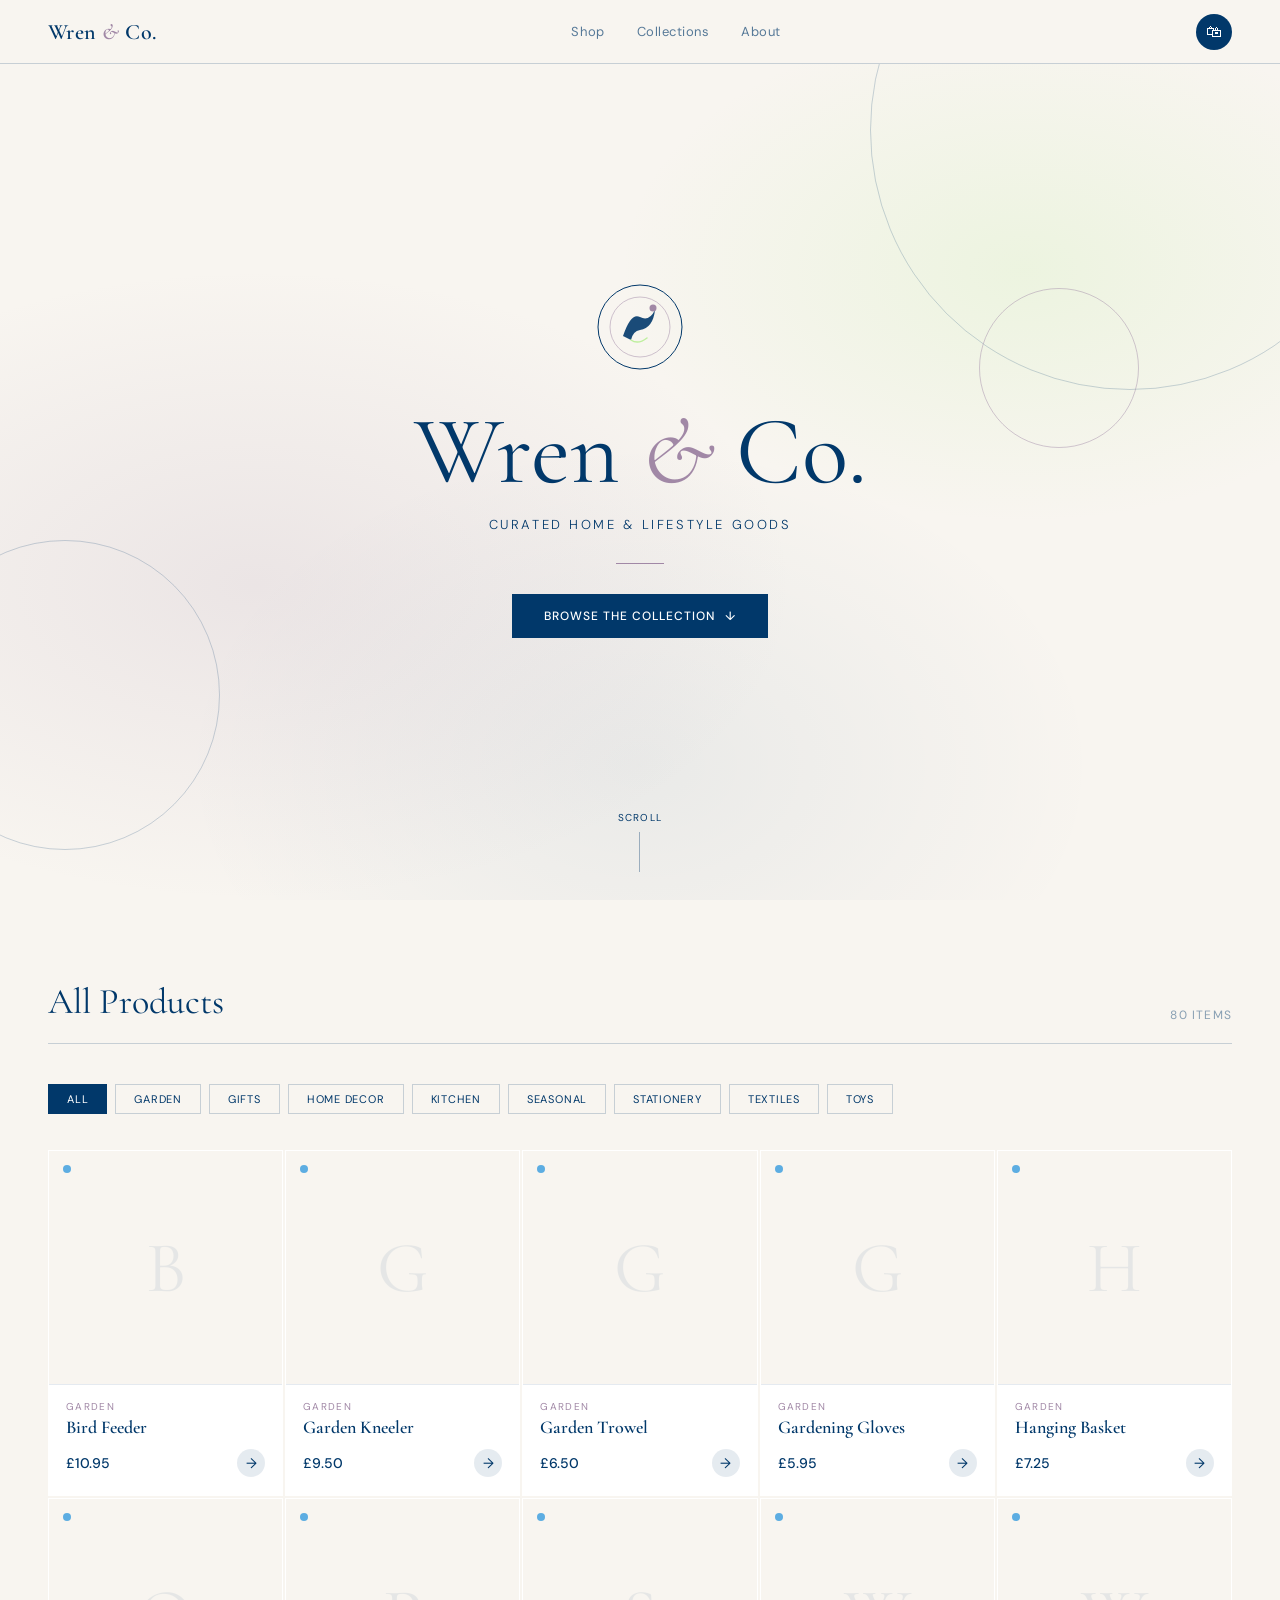
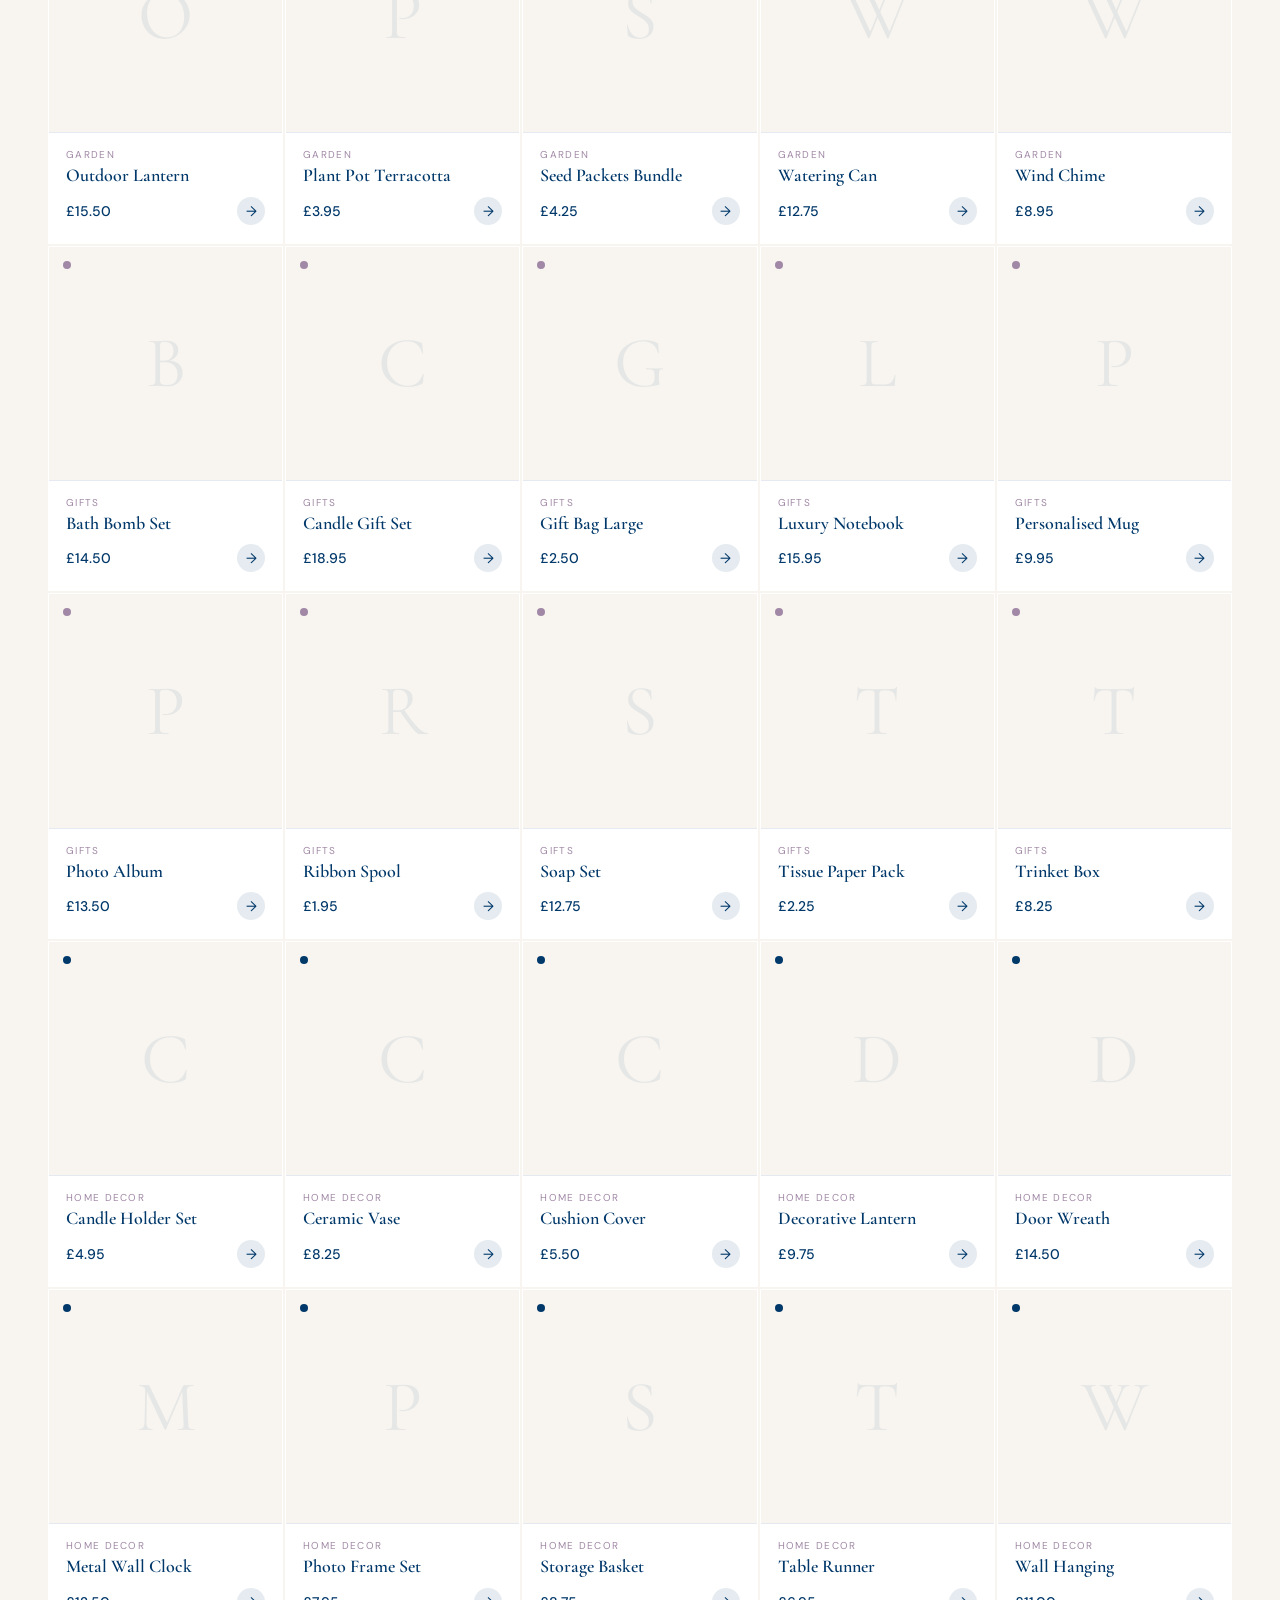
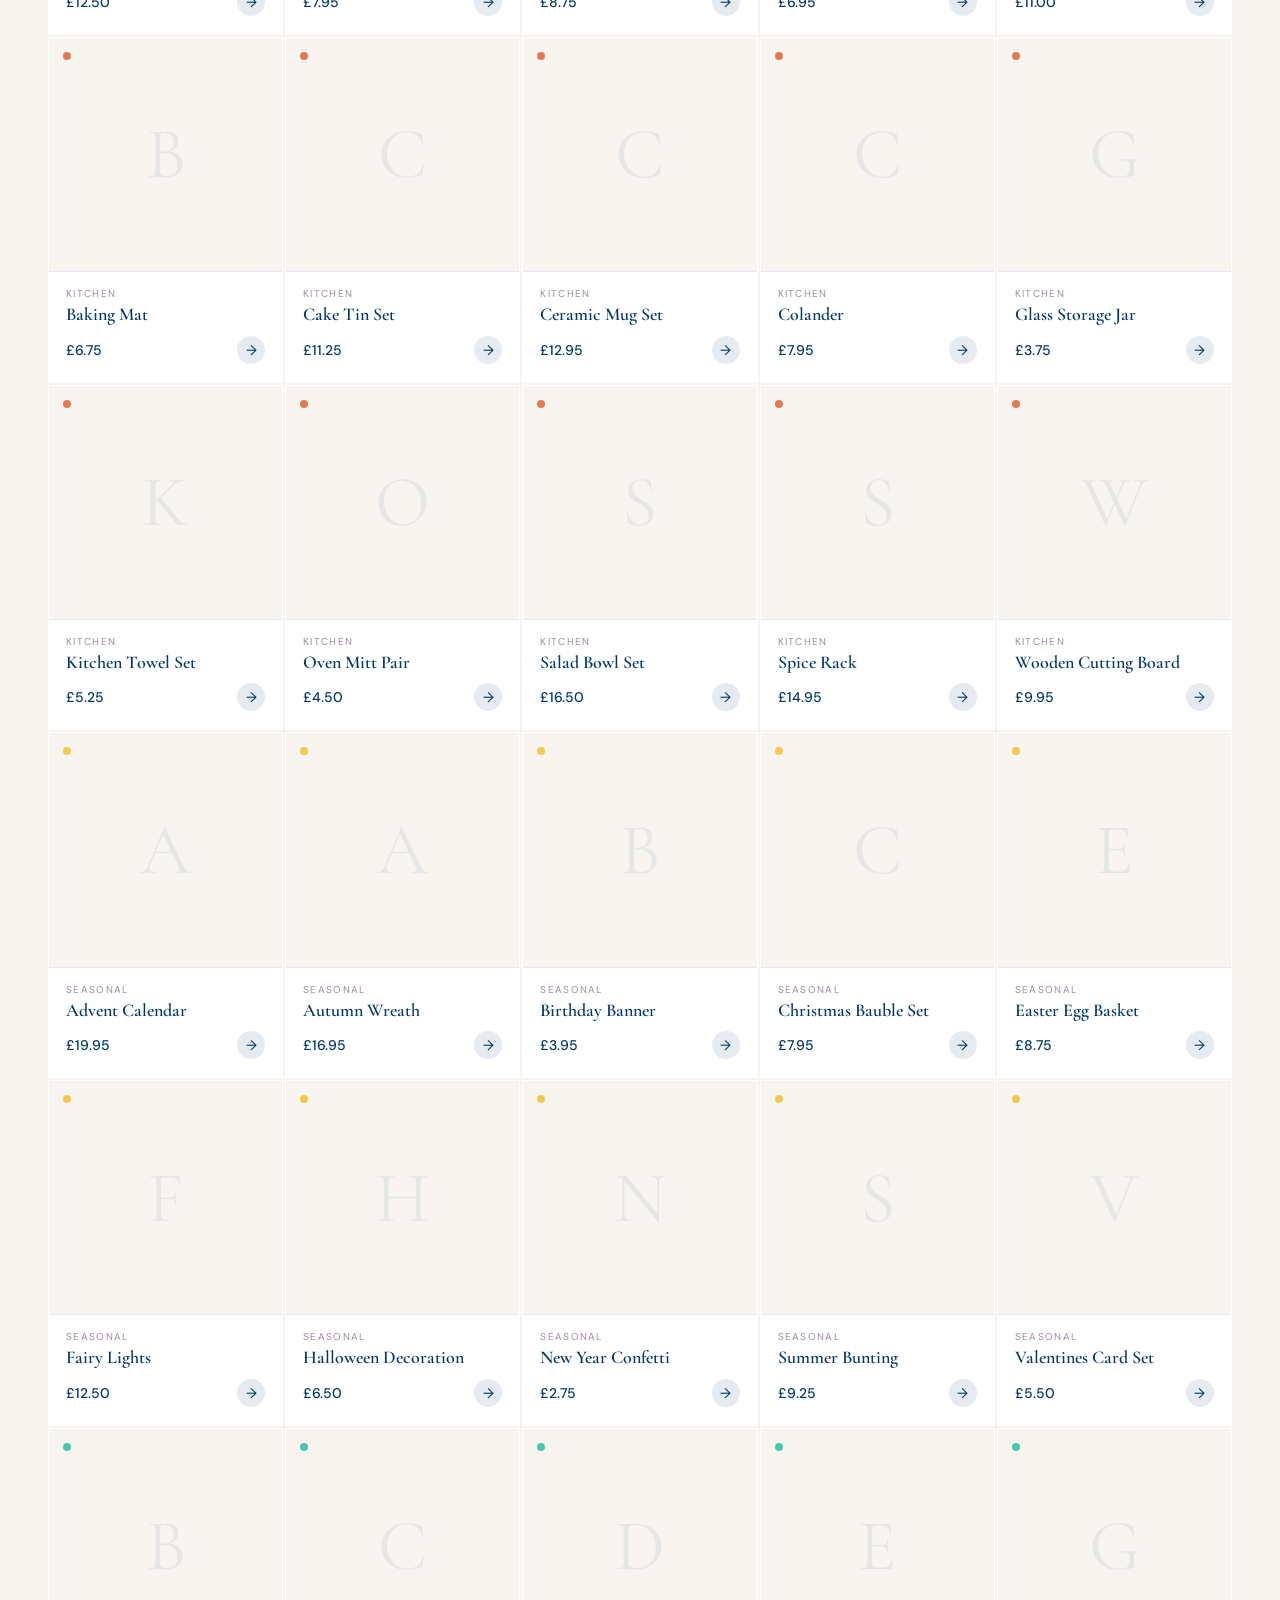
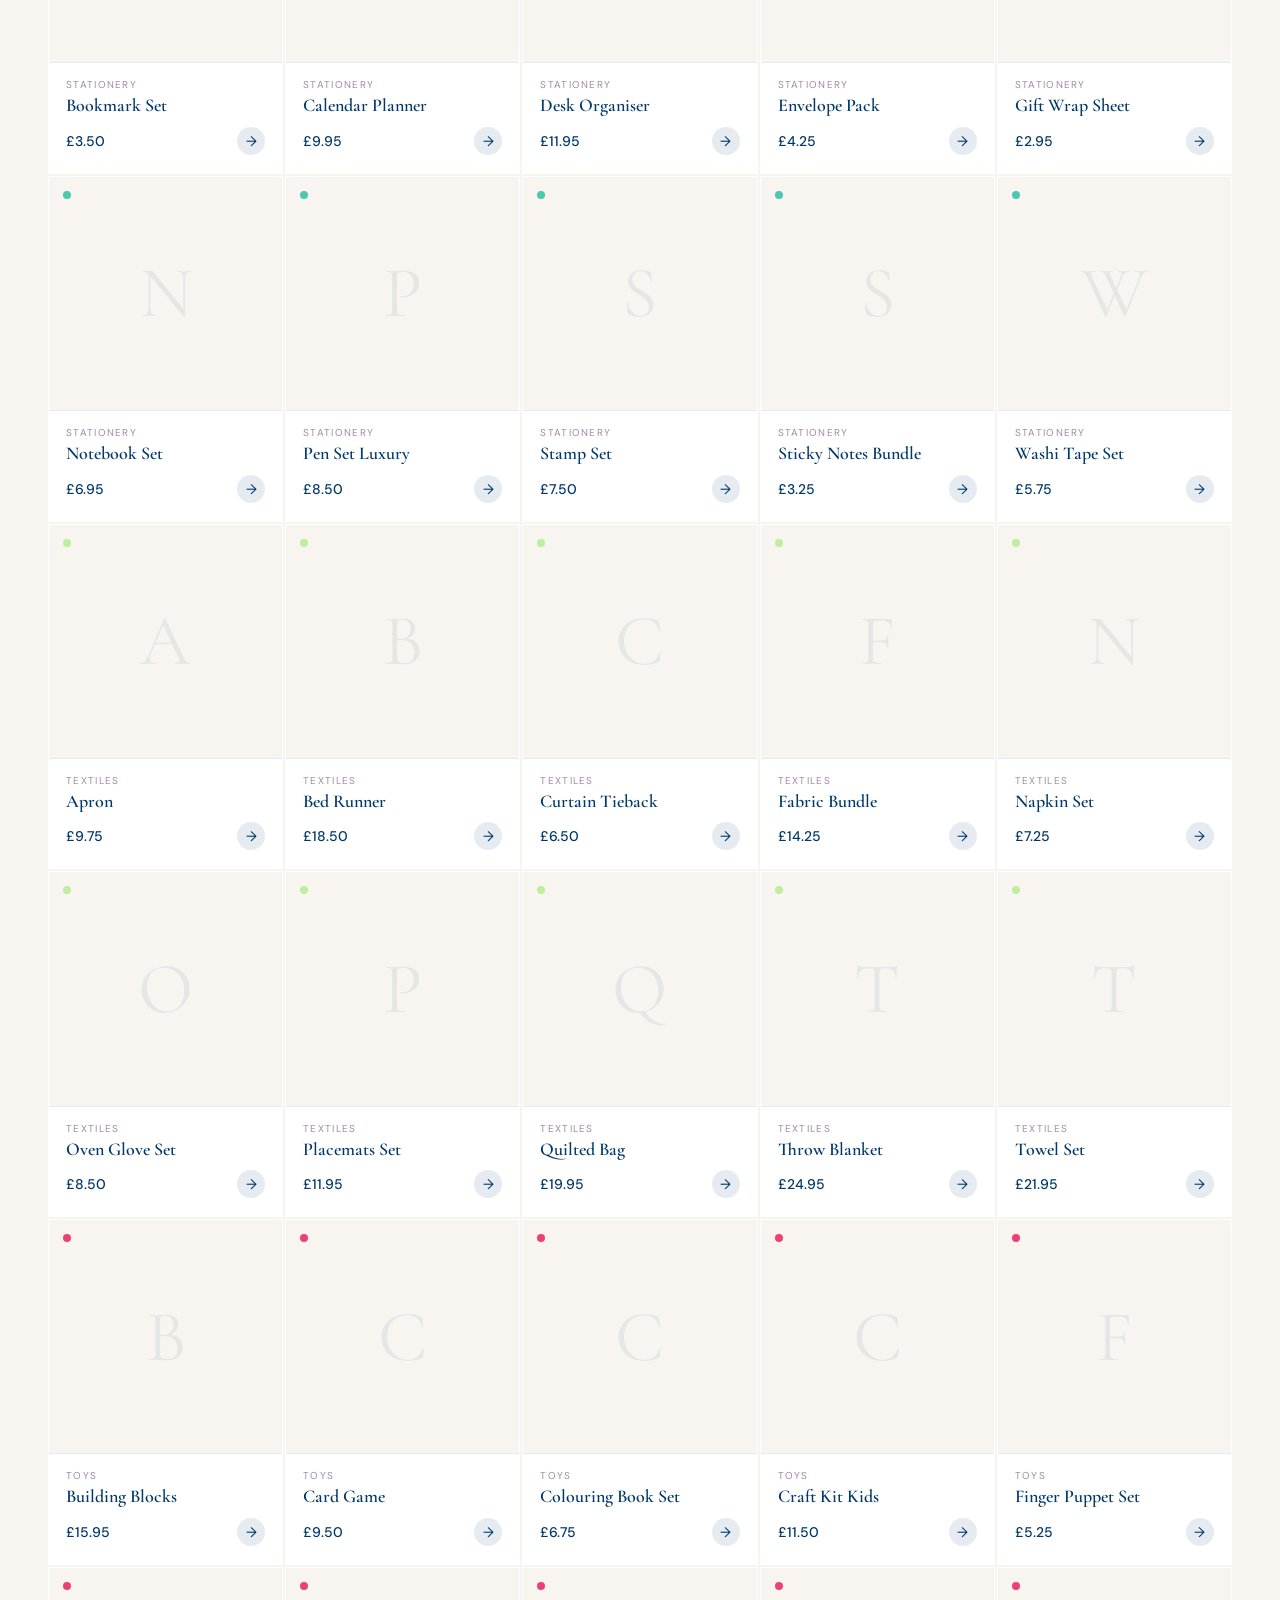
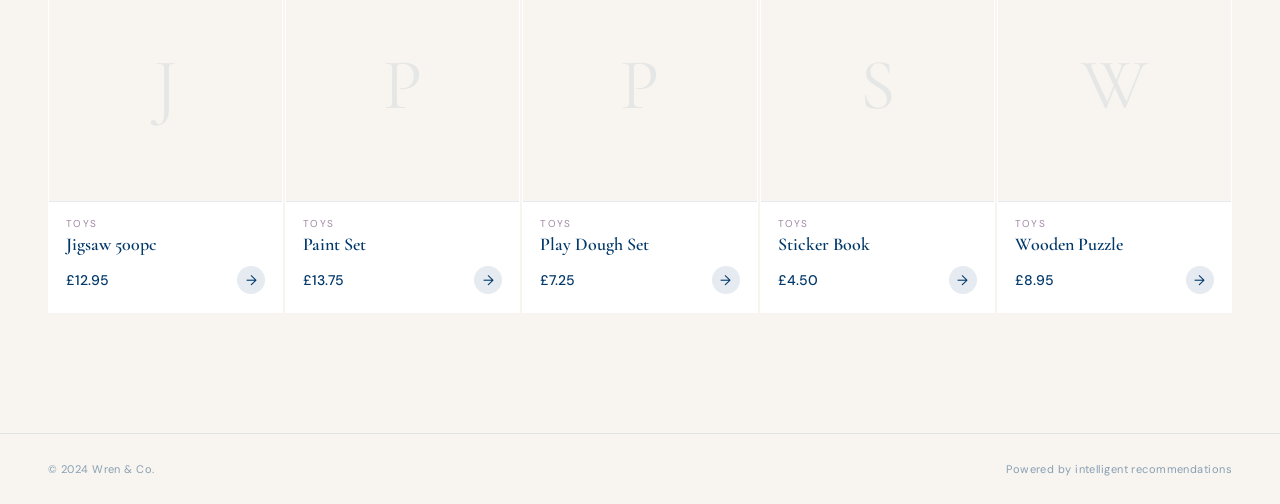
==== index.html @ ef731a89 "Adding files" ====
<!DOCTYPE html>
<html lang="en">
<head>
<meta charset="UTF-8">
<meta name="viewport" content="width=device-width, initial-scale=1.0">
<title>Wren & Co. — Curated Home Goods</title>
<link rel="preconnect" href="https://fonts.googleapis.com">
<link href="https://fonts.googleapis.com/css2?family=Cormorant+Garamond:ital,wght@0,400;0,600;1,400&family=DM+Sans:wght@300;400;500&display=swap" rel="stylesheet">
<style>
  *, *::before, *::after { box-sizing: border-box; margin: 0; padding: 0; }

  :root {
    --navy:   #01386A;
    --mauve:  #A188A6;
    --sage:   #BEEF9E;
    --navy10: #01386A1A;
    --navy20: #01386A33;
    --cream:  #F8F5F0;
    --white:  #FFFFFF;
  }

  html { scroll-behavior: smooth; }

  body {
    font-family: 'DM Sans', sans-serif;
    background: var(--cream);
    color: var(--navy);
    min-height: 100vh;
    overflow-x: hidden;
  }

  /* NAV */
  nav {
    position: fixed; top: 0; left: 0; right: 0; z-index: 100;
    display: flex; align-items: center; justify-content: space-between;
    padding: 0 48px; height: 64px;
    background: var(--cream);
    border-bottom: 1px solid var(--navy20);
  }
  .nav-brand {
    font-family: 'Cormorant Garamond', serif;
    font-size: 22px; font-weight: 600;
    color: var(--navy); text-decoration: none; letter-spacing: .02em;
  }
  .nav-links { display: flex; gap: 32px; align-items: center; }
  .nav-links a {
    font-size: 13px; color: var(--navy); text-decoration: none;
    letter-spacing: .04em; opacity: .65; transition: opacity .2s;
  }
  .nav-links a:hover { opacity: 1; }
  .nav-cart {
    width: 36px; height: 36px; border-radius: 50%;
    background: var(--navy); color: var(--white);
    display: flex; align-items: center; justify-content: center;
    font-size: 16px; cursor: pointer; border: none;
    transition: background .2s;
  }
  .nav-cart:hover { background: var(--mauve); }

  /* HERO */
  .hero {
    min-height: 100vh;
    display: flex; flex-direction: column;
    align-items: center; justify-content: center;
    position: relative; padding: 80px 24px 60px;
    overflow: hidden;
  }
  .hero::before {
    content: '';
    position: absolute; inset: 0; pointer-events: none;
    background:
      radial-gradient(ellipse 60% 50% at 20% 65%, rgba(161,136,166,.15) 0%, transparent 70%),
      radial-gradient(ellipse 45% 40% at 80% 30%, rgba(190,239,158,.2) 0%, transparent 70%),
      radial-gradient(ellipse 55% 55% at 50% 85%, rgba(1,56,106,.06) 0%, transparent 65%);
  }
  .ring {
    position: absolute; border-radius: 50%;
    border: 1px solid var(--navy20); pointer-events: none;
    animation: drift 18s ease-in-out infinite alternate;
  }
  .ring-1 { width: 520px; height: 520px; top: -130px; right: -110px; }
  .ring-2 { width: 310px; height: 310px; bottom: 50px; left: -90px; animation-delay: -7s; }
  .ring-3 { width: 160px; height: 160px; top: 32%; right: 11%; border-color: var(--mauve); opacity: .45; animation-delay: -13s; }
  @keyframes drift {
    from { transform: translate(0,0) scale(1); }
    to   { transform: translate(8px,-12px) scale(1.02); }
  }

  .logo-wrap { margin-bottom: 28px; animation: fadeUp .85s ease both; }
  .logo-wrap svg { width: 88px; height: 88px; }

  .hero-title {
    font-family: 'Cormorant Garamond', serif;
    font-size: clamp(54px, 8vw, 96px);
    font-weight: 400; line-height: 1;
    color: var(--navy); text-align: center;
    animation: fadeUp .85s .1s ease both;
  }
  .hero-title em { font-style: italic; color: var(--mauve); }

  .hero-sub {
    margin-top: 16px; font-size: 13px; font-weight: 300;
    letter-spacing: .2em; text-transform: uppercase;
    color: var(--navy); opacity: .55; text-align: center;
    animation: fadeUp .85s .2s ease both;
  }
  .hero-divider {
    width: 48px; height: 1px; background: var(--mauve);
    margin: 30px auto;
    animation: fadeUp .85s .3s ease both;
  }
  .hero-cta {
    display: inline-flex; align-items: center; gap: 10px;
    padding: 14px 32px;
    background: var(--navy); color: var(--white);
    font-family: 'DM Sans', sans-serif; font-size: 12px;
    font-weight: 500; letter-spacing: .08em; text-transform: uppercase;
    text-decoration: none; border: none; cursor: pointer;
    transition: background .22s, transform .15s;
    animation: fadeUp .85s .4s ease both;
  }
  .hero-cta:hover { background: var(--mauve); transform: translateY(-1px); }
  .hero-cta:hover .cta-arrow { transform: translateY(3px); }
  .cta-arrow { transition: transform .2s; display: inline-block; }

  .scroll-hint {
    position: absolute; bottom: 28px;
    display: flex; flex-direction: column; align-items: center; gap: 8px;
    font-size: 10px; letter-spacing: .12em; text-transform: uppercase;
    color: var(--navy); opacity: .35;
    animation: fadeUp 1s .65s ease both;
  }
  .scroll-line {
    width: 1px; height: 40px; background: var(--navy); opacity: .35;
    animation: shrink 2s ease infinite;
  }
  @keyframes shrink {
    0%,100%{ height:40px; opacity:.35; }
    50%{ height:18px; opacity:.6; }
  }
  @keyframes fadeUp {
    from { opacity:0; transform: translateY(18px); }
    to   { opacity:1; transform: translateY(0); }
  }

  /* CATALOGUE */
  .catalogue { padding: 80px 48px 120px; max-width: 1280px; margin: 0 auto; }

  .catalogue-header {
    display: flex; align-items: flex-end; justify-content: space-between;
    margin-bottom: 40px; padding-bottom: 20px;
    border-bottom: 1px solid var(--navy20);
  }
  .catalogue-title {
    font-family: 'Cormorant Garamond', serif;
    font-size: 36px; font-weight: 400;
  }
  .catalogue-count { font-size: 12px; letter-spacing: .1em; text-transform: uppercase; opacity: .45; }

  .filters { display: flex; gap: 8px; flex-wrap: wrap; margin-bottom: 36px; }
  .filter-btn {
    padding: 7px 18px;
    border: 1px solid var(--navy20);
    background: transparent; color: var(--navy);
    font-family: 'DM Sans', sans-serif; font-size: 11px;
    letter-spacing: .07em; text-transform: uppercase;
    cursor: pointer; transition: all .18s;
  }
  .filter-btn:hover { background: var(--navy10); }
  .filter-btn.active { background: var(--navy); color: var(--white); border-color: var(--navy); }

  /* grid */
  .grid {
    display: grid;
    grid-template-columns: repeat(auto-fill, minmax(215px, 1fr));
    gap: 2px;
  }

  .product-card {
    background: var(--white); cursor: pointer; position: relative;
    overflow: hidden; border: 1px solid transparent;
    transition: transform .22s ease, border-color .22s;
  }
  .product-card:hover { transform: translateY(-4px); border-color: var(--navy20); }

  .product-img {
    width: 100%; aspect-ratio: 1;
    background: var(--cream);
    display: flex; align-items: center; justify-content: center;
    position: relative; overflow: hidden;
    transition: background .22s;
  }
  .product-card:hover .product-img { background: #F0EBF3; }

  .product-initial {
    font-family: 'Cormorant Garamond', serif;
    font-size: 72px; font-weight: 400;
    color: var(--navy); opacity: .07;
    transition: opacity .22s, transform .22s;
    user-select: none;
  }
  .product-card:hover .product-initial { opacity: .13; transform: scale(1.06); }

  .cat-dot {
    position: absolute; top: 14px; left: 14px;
    width: 8px; height: 8px; border-radius: 50%;
  }

  .product-body {
    padding: 15px 17px 18px;
    border-top: 1px solid var(--navy10);
  }
  .product-cat {
    font-size: 10px; letter-spacing: .13em; text-transform: uppercase;
    color: var(--mauve); margin-bottom: 4px;
  }
  .product-name {
    font-family: 'Cormorant Garamond', serif;
    font-size: 18px; font-weight: 600; line-height: 1.2;
    color: var(--navy); margin-bottom: 10px;
  }
  .product-foot { display: flex; align-items: center; justify-content: space-between; }
  .product-price { font-size: 14px; font-weight: 500; }
  .product-btn {
    width: 28px; height: 28px; border-radius: 50%;
    background: var(--navy10); color: var(--navy);
    display: flex; align-items: center; justify-content: center;
    font-size: 14px; transition: background .18s, color .18s, transform .18s;
  }
  .product-card:hover .product-btn {
    background: var(--navy); color: var(--white); transform: rotate(-45deg);
  }

  .empty {
    grid-column: 1/-1; text-align: center; padding: 80px 24px;
    font-family: 'Cormorant Garamond', serif; font-size: 24px; opacity: .35;
  }

  /* FOOTER */
  footer {
    border-top: 1px solid var(--navy20);
    padding: 28px 48px;
    display: flex; align-items: center; justify-content: space-between;
    font-size: 11px; opacity: .45; letter-spacing: .04em;
  }
</style>
</head>
<body>

<nav>
  <a class="nav-brand" href="#">Wren <em style="font-style:italic;color:#A188A6">&</em> Co.</a>
  <div class="nav-links">
    <a href="#catalogue">Shop</a>
    <a href="#">Collections</a>
    <a href="#">About</a>
  </div>
  <button class="nav-cart" title="Cart">🛍</button>
</nav>

<section class="hero">
  <div class="ring ring-1"></div>
  <div class="ring ring-2"></div>
  <div class="ring ring-3"></div>

  <div class="logo-wrap">
    <svg viewBox="0 0 88 88" fill="none" xmlns="http://www.w3.org/2000/svg">
      <circle cx="44" cy="44" r="42" stroke="#01386A" stroke-width="1"/>
      <circle cx="44" cy="44" r="30" stroke="#A188A6" stroke-width=".5"/>
      <path d="M27 53 Q35 29 44 34 Q53 39 59 27 Q57 45 44 47 Q37 48 35 57 Z"
            fill="#01386A" opacity=".9"/>
      <circle cx="57" cy="25" r="3.5" fill="#A188A6"/>
      <path d="M35 57 Q42 62 51 55" stroke="#BEEF9E" stroke-width="1.5"
            stroke-linecap="round" fill="none"/>
    </svg>
  </div>

  <h1 class="hero-title">Wren <em>&</em> Co.</h1>
  <p class="hero-sub">Curated home &amp; lifestyle goods</p>
  <div class="hero-divider"></div>

  <a class="hero-cta" href="#catalogue">
    Browse the collection
    <span class="cta-arrow">↓</span>
  </a>

  <div class="scroll-hint">
    Scroll
    <div class="scroll-line"></div>
  </div>
</section>

<section class="catalogue" id="catalogue">
  <div class="catalogue-header">
    <h2 class="catalogue-title">All Products</h2>
    <span class="catalogue-count" id="count-label">80 items</span>
  </div>
  <div class="filters" id="filters"></div>
  <div class="grid" id="grid"></div>
</section>

<footer>
  <span>© 2024 Wren &amp; Co.</span>
  <span>Powered by intelligent recommendations</span>
</footer>

<script>
const CAT_COLORS = {
  'Garden':     '#5DADE2',
  'Gifts':      '#A188A6',
  'Home Decor': '#01386A',
  'Kitchen':    '#E07B54',
  'Seasonal':   '#F2C94C',
  'Stationery': '#48C9B0',
  'Textiles':   '#BEEF9E',
  'Toys':       '#EC407A',
};

const PRODUCTS = [{"sku":"21433","name":"BIRD FEEDER","category":"Garden","price":10.95},{"sku":"21332","name":"GARDEN KNEELER","category":"Garden","price":9.5},{"sku":"21026","name":"GARDEN TROWEL","category":"Garden","price":6.5},{"sku":"21585","name":"GARDENING GLOVES","category":"Garden","price":5.95},{"sku":"21395","name":"HANGING BASKET","category":"Garden","price":7.25},{"sku":"21500","name":"OUTDOOR LANTERN","category":"Garden","price":15.5},{"sku":"20945","name":"PLANT POT TERRACOTTA","category":"Garden","price":3.95},{"sku":"21061","name":"SEED PACKETS BUNDLE","category":"Garden","price":4.25},{"sku":"21154","name":"WATERING CAN","category":"Garden","price":12.75},{"sku":"21253","name":"WIND CHIME","category":"Garden","price":8.95},{"sku":"22229","name":"BATH BOMB SET","category":"Gifts","price":14.5},{"sku":"22174","name":"CANDLE GIFT SET","category":"Gifts","price":18.95},{"sku":"22073","name":"GIFT BAG LARGE","category":"Gifts","price":2.5},{"sku":"22370","name":"LUXURY NOTEBOOK","category":"Gifts","price":15.95},{"sku":"22413","name":"PERSONALISED MUG","category":"Gifts","price":9.95},{"sku":"22428","name":"PHOTO ALBUM","category":"Gifts","price":13.5},{"sku":"22094","name":"RIBBON SPOOL","category":"Gifts","price":1.95},{"sku":"22283","name":"SOAP SET","category":"Gifts","price":12.75},{"sku":"22152","name":"TISSUE PAPER PACK","category":"Gifts","price":2.25},{"sku":"22496","name":"TRINKET BOX","category":"Gifts","price":8.25},{"sku":"20091","name":"CANDLE HOLDER SET","category":"Home Decor","price":4.95},{"sku":"20173","name":"CERAMIC VASE","category":"Home Decor","price":8.25},{"sku":"20252","name":"CUSHION COVER","category":"Home Decor","price":5.5},{"sku":"20214","name":"DECORATIVE LANTERN","category":"Home Decor","price":9.75},{"sku":"20398","name":"DOOR WREATH","category":"Home Decor","price":14.5},{"sku":"20115","name":"METAL WALL CLOCK","category":"Home Decor","price":12.5},{"sku":"20128","name":"PHOTO FRAME SET","category":"Home Decor","price":7.95},{"sku":"20477","name":"STORAGE BASKET","category":"Home Decor","price":8.75},{"sku":"20279","name":"TABLE RUNNER","category":"Home Decor","price":6.95},{"sku":"20302","name":"WALL HANGING","category":"Home Decor","price":11.0},{"sku":"20932","name":"BAKING MAT","category":"Kitchen","price":6.75},{"sku":"20845","name":"CAKE TIN SET","category":"Kitchen","price":11.25},{"sku":"20647","name":"CERAMIC MUG SET","category":"Kitchen","price":12.95},{"sku":"20771","name":"COLANDER","category":"Kitchen","price":7.95},{"sku":"20498","name":"GLASS STORAGE JAR","category":"Kitchen","price":3.75},{"sku":"20661","name":"KITCHEN TOWEL SET","category":"Kitchen","price":5.25},{"sku":"20695","name":"OVEN MITT PAIR","category":"Kitchen","price":4.5},{"sku":"20732","name":"SALAD BOWL SET","category":"Kitchen","price":16.5},{"sku":"20674","name":"SPICE RACK","category":"Kitchen","price":14.95},{"sku":"20583","name":"WOODEN CUTTING BOARD","category":"Kitchen","price":9.95},{"sku":"22599","name":"ADVENT CALENDAR","category":"Seasonal","price":19.95},{"sku":"23122","name":"AUTUMN WREATH","category":"Seasonal","price":16.95},{"sku":"22804","name":"BIRTHDAY BANNER","category":"Seasonal","price":3.95},{"sku":"22574","name":"CHRISTMAS BAUBLE SET","category":"Seasonal","price":7.95},{"sku":"22677","name":"EASTER EGG BASKET","category":"Seasonal","price":8.75},{"sku":"22657","name":"FAIRY LIGHTS","category":"Seasonal","price":12.5},{"sku":"22757","name":"HALLOWEEN DECORATION","category":"Seasonal","price":6.5},{"sku":"22894","name":"NEW YEAR CONFETTI","category":"Seasonal","price":2.75},{"sku":"23039","name":"SUMMER BUNTING","category":"Seasonal","price":9.25},{"sku":"22983","name":"VALENTINES CARD SET","category":"Seasonal","price":5.5},{"sku":"22050","name":"BOOKMARK SET","category":"Stationery","price":3.5},{"sku":"21886","name":"CALENDAR PLANNER","category":"Stationery","price":9.95},{"sku":"21670","name":"DESK ORGANISER","category":"Stationery","price":11.95},{"sku":"21960","name":"ENVELOPE PACK","category":"Stationery","price":4.25},{"sku":"21997","name":"GIFT WRAP SHEET","category":"Stationery","price":2.95},{"sku":"21630","name":"NOTEBOOK SET","category":"Stationery","price":6.95},{"sku":"21640","name":"PEN SET LUXURY","category":"Stationery","price":8.5},{"sku":"21931","name":"STAMP SET","category":"Stationery","price":7.5},{"sku":"21769","name":"STICKY NOTES BUNDLE","category":"Stationery","price":3.25},{"sku":"21833","name":"WASHI TAPE SET","category":"Stationery","price":5.75},{"sku":"23768","name":"APRON","category":"Textiles","price":9.75},{"sku":"23621","name":"BED RUNNER","category":"Textiles","price":18.5},{"sku":"23946","name":"CURTAIN TIEBACK","category":"Textiles","price":6.5},{"sku":"24041","name":"FABRIC BUNDLE","category":"Textiles","price":14.25},{"sku":"23855","name":"NAPKIN SET","category":"Textiles","price":7.25},{"sku":"23798","name":"OVEN GLOVE SET","category":"Textiles","price":8.5},{"sku":"23910","name":"PLACEMATS SET","category":"Textiles","price":11.95},{"sku":"24085","name":"QUILTED BAG","category":"Textiles","price":19.95},{"sku":"23553","name":"THROW BLANKET","category":"Textiles","price":24.95},{"sku":"23712","name":"TOWEL SET","category":"Textiles","price":21.95},{"sku":"23450","name":"BUILDING BLOCKS","category":"Toys","price":15.95},{"sku":"23322","name":"CARD GAME","category":"Toys","price":9.5},{"sku":"23189","name":"COLOURING BOOK SET","category":"Toys","price":6.75},{"sku":"23174","name":"CRAFT KIT KIDS","category":"Toys","price":11.5},{"sku":"23508","name":"FINGER PUPPET SET","category":"Toys","price":5.25},{"sku":"23369","name":"JIGSAW 500PC","category":"Toys","price":12.95},{"sku":"23428","name":"PAINT SET","category":"Toys","price":13.75},{"sku":"23283","name":"PLAY DOUGH SET","category":"Toys","price":7.25},{"sku":"23389","name":"STICKER BOOK","category":"Toys","price":4.5},{"sku":"23156","name":"WOODEN PUZZLE","category":"Toys","price":8.95}];

let activeFilter = 'All';

const categories = ['All', ...Object.keys(CAT_COLORS)];
const filtersEl  = document.getElementById('filters');

categories.forEach(cat => {
  const btn = document.createElement('button');
  btn.className = 'filter-btn' + (cat === 'All' ? ' active' : '');
  btn.textContent = cat;
  btn.onclick = () => {
    activeFilter = cat;
    document.querySelectorAll('.filter-btn').forEach(b => b.classList.remove('active'));
    btn.classList.add('active');
    renderGrid();
  };
  filtersEl.appendChild(btn);
});

function toTitle(str) {
  return str.toLowerCase().replace(/\b\w/g, c => c.toUpperCase());
}

function renderGrid() {
  const grid   = document.getElementById('grid');
  const label  = document.getElementById('count-label');
  const list   = activeFilter === 'All' ? PRODUCTS : PRODUCTS.filter(p => p.category === activeFilter);

  label.textContent = list.length + ' item' + (list.length !== 1 ? 's' : '');
  grid.innerHTML = '';

  if (!list.length) {
    grid.innerHTML = '<div class="empty">No products found</div>';
    return;
  }

  list.forEach(p => {
    const color = CAT_COLORS[p.category] || '#01386A';
    const card  = document.createElement('div');
    card.className = 'product-card';
    card.innerHTML = `
      <div class="product-img">
        <div class="cat-dot" style="background:${color}"></div>
        <span class="product-initial">${p.name[0]}</span>
      </div>
      <div class="product-body">
        <div class="product-cat">${p.category}</div>
        <div class="product-name">${toTitle(p.name)}</div>
        <div class="product-foot">
          <span class="product-price">£${p.price.toFixed(2)}</span>
          <span class="product-btn">→</span>
        </div>
      </div>`;
    card.onclick = () => {
      sessionStorage.setItem('selectedProduct', JSON.stringify(p));
      window.location.href = 'product.html';
    };
    grid.appendChild(card);
  });
}

renderGrid();
</script>
</body>
</html>
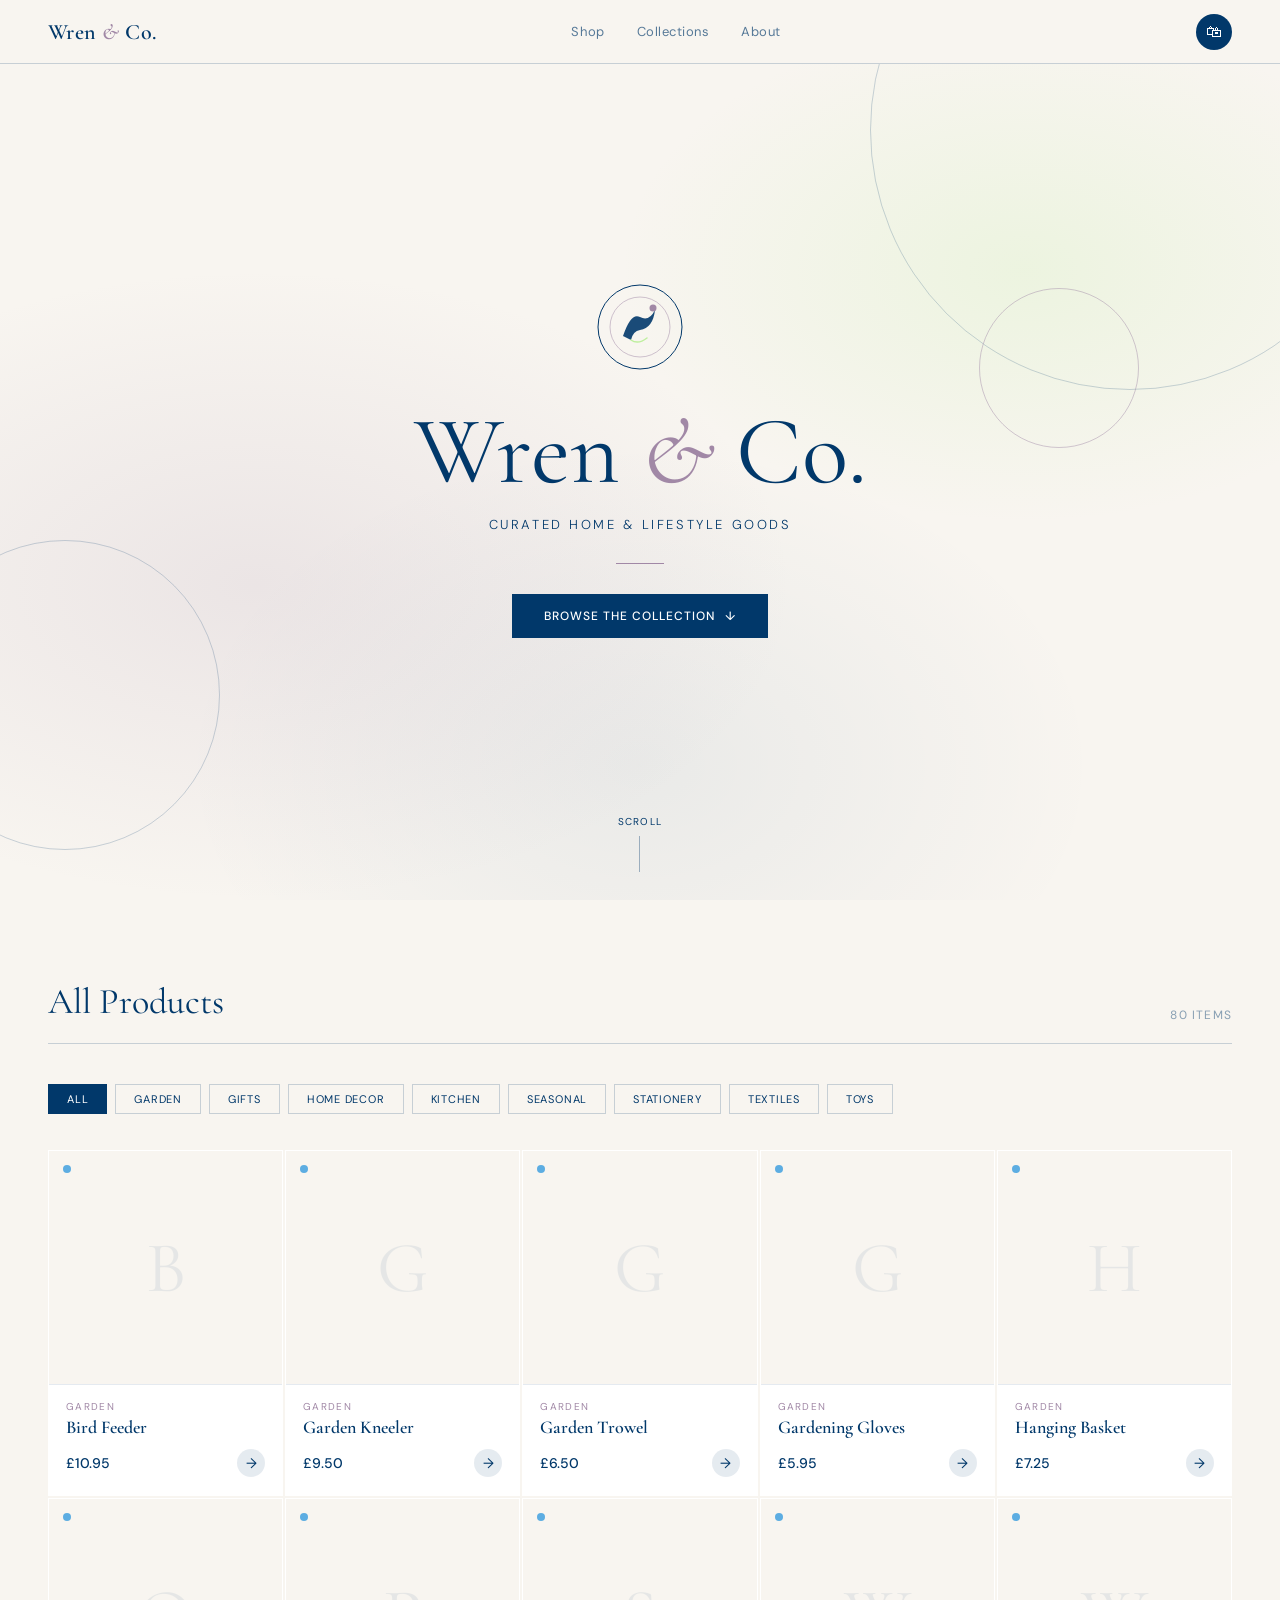
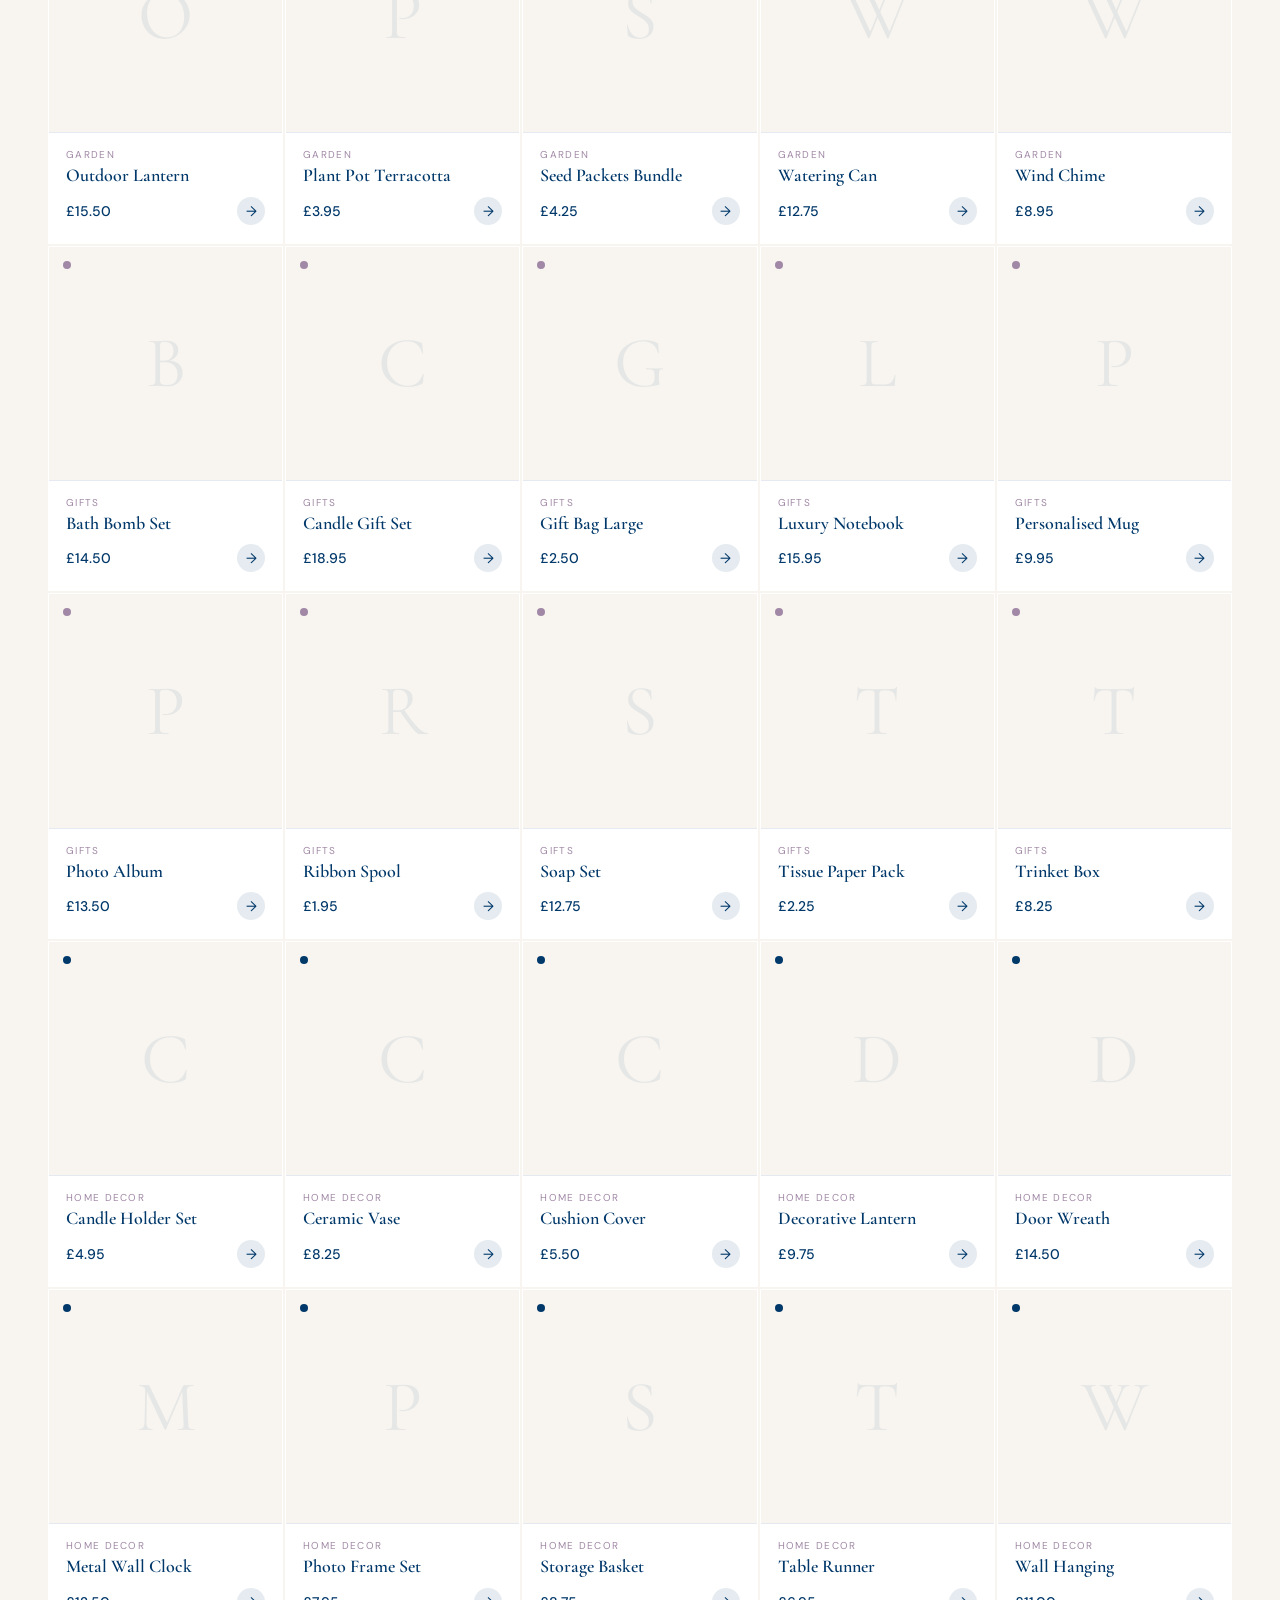
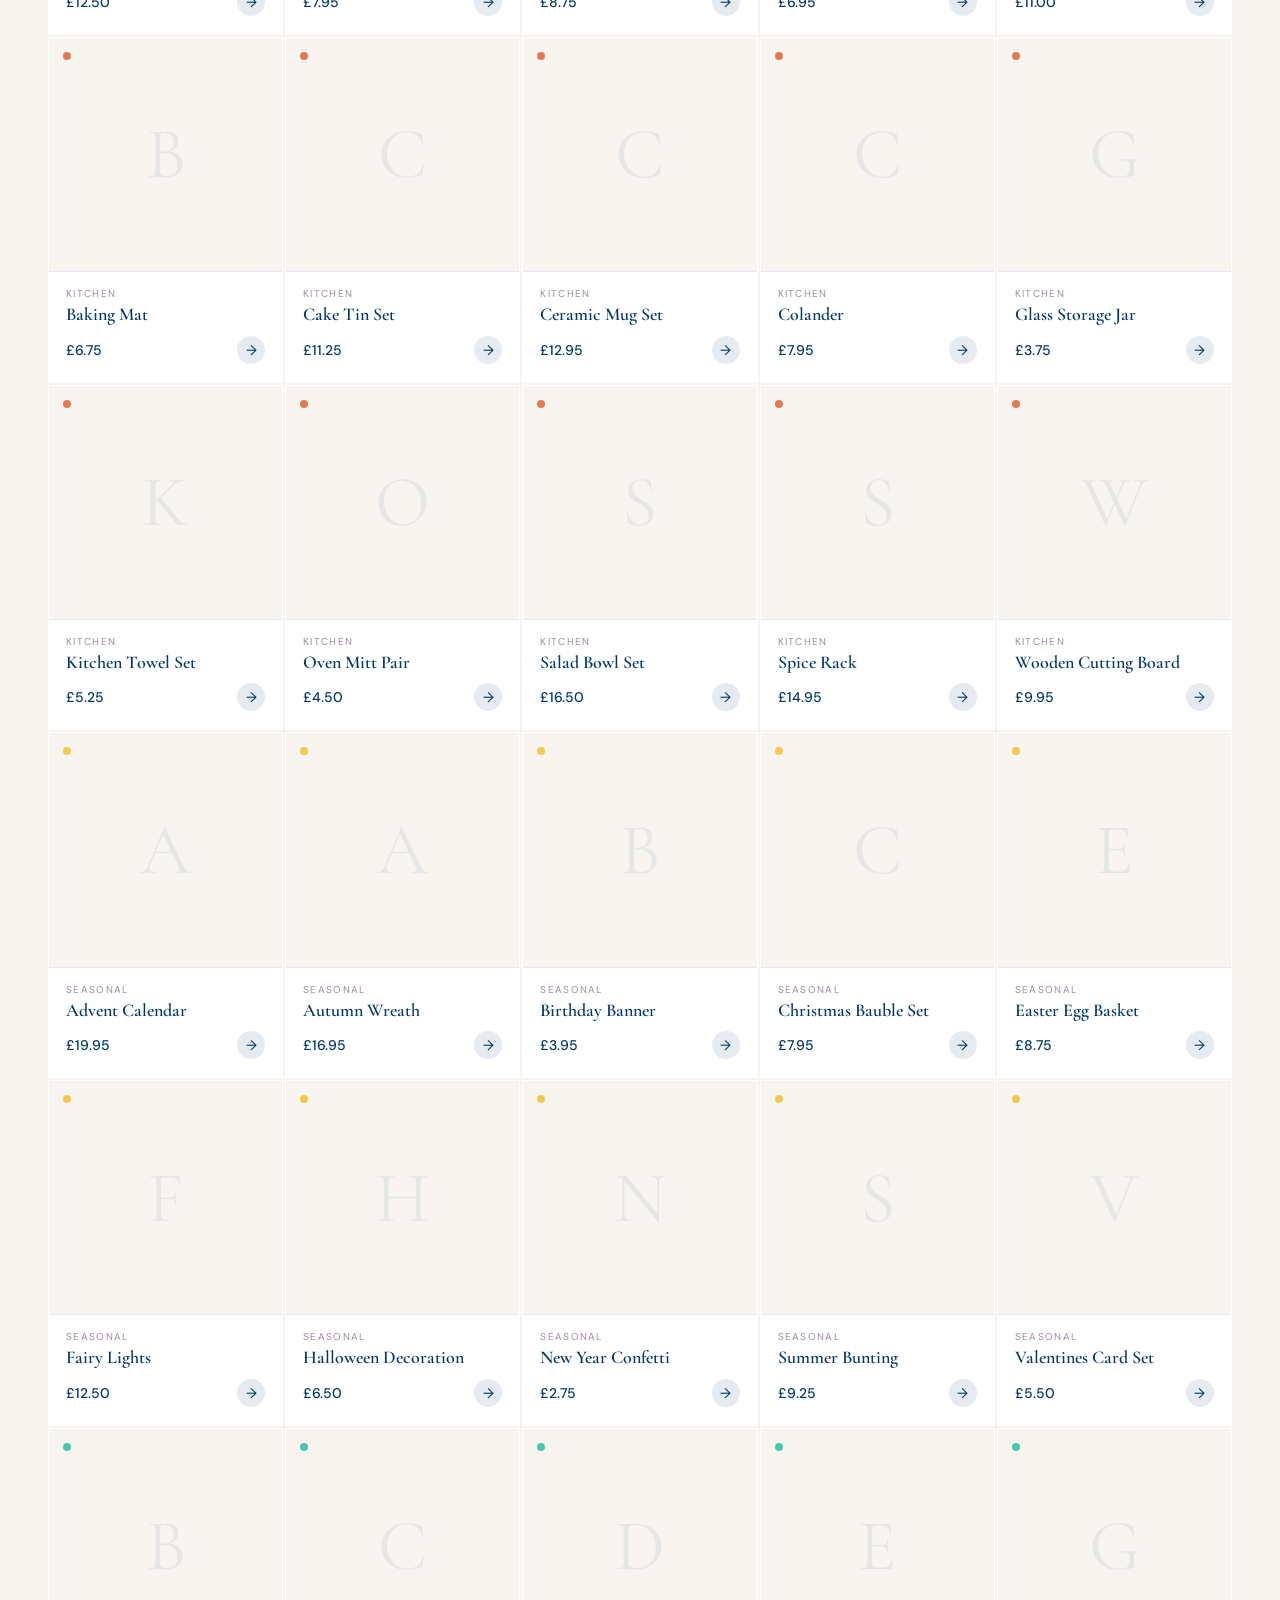
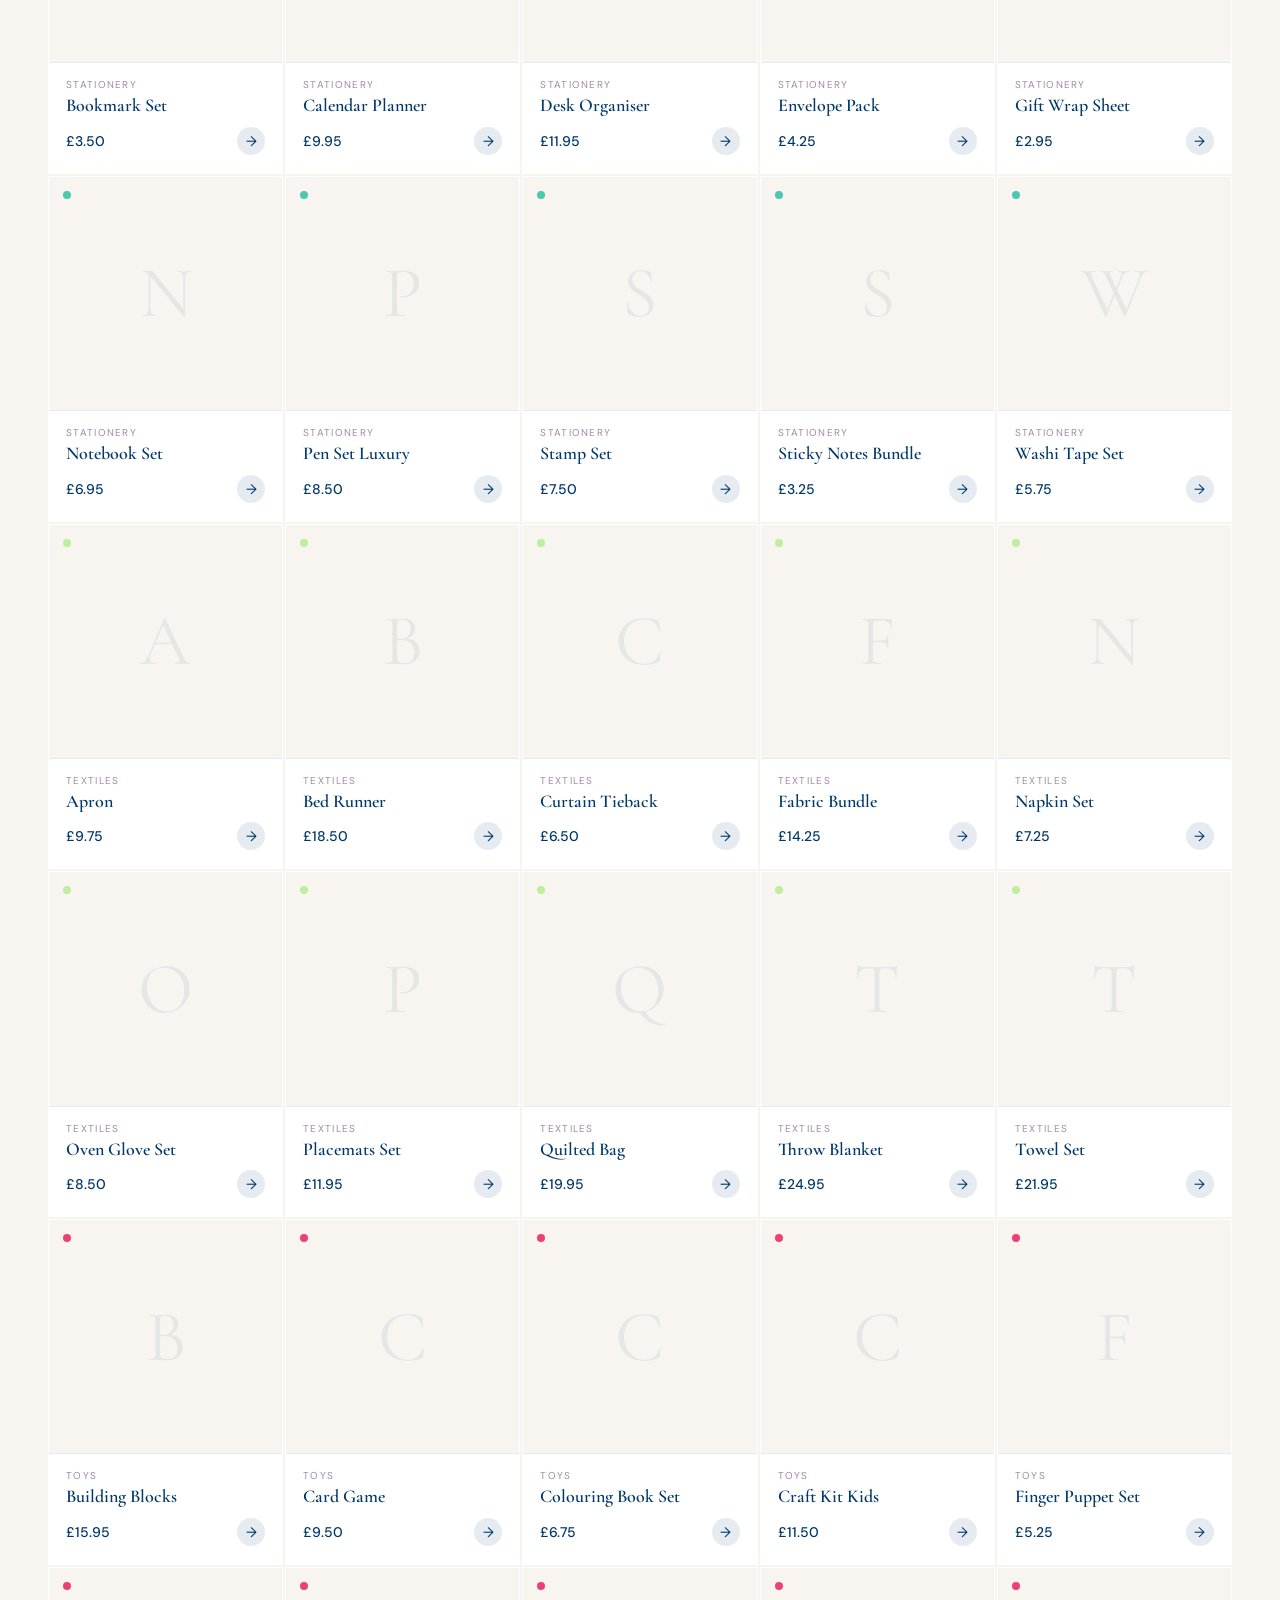
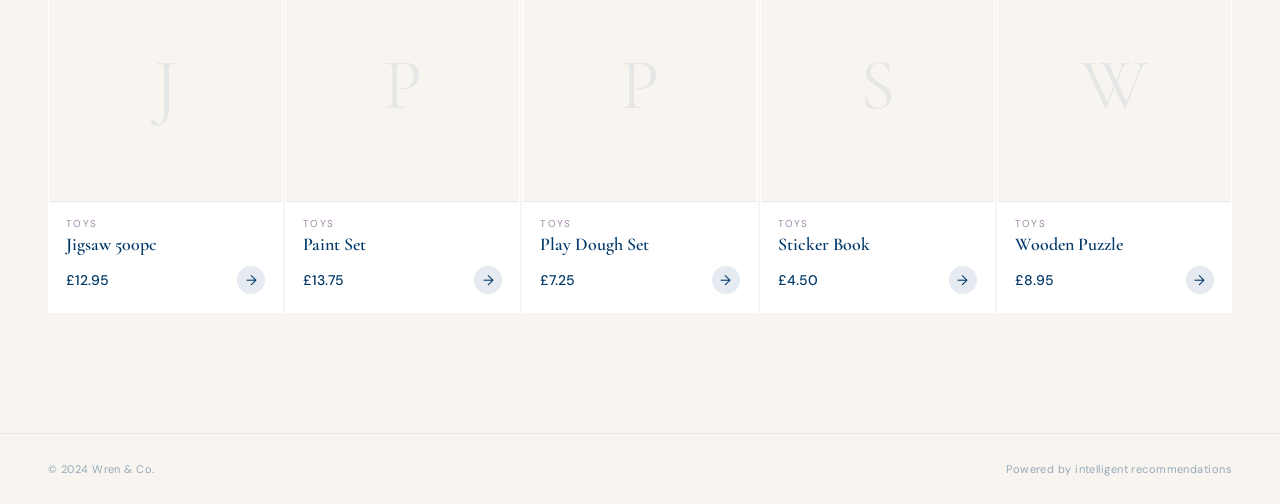
==== commit 45318dcf: "Improving project structure" ====
--- a/index.html
+++ b/index.html
@@ -6,244 +6,7 @@
 <title>Wren & Co. — Curated Home Goods</title>
 <link rel="preconnect" href="https://fonts.googleapis.com">
 <link href="https://fonts.googleapis.com/css2?family=Cormorant+Garamond:ital,wght@0,400;0,600;1,400&family=DM+Sans:wght@300;400;500&display=swap" rel="stylesheet">
-<style>
-  *, *::before, *::after { box-sizing: border-box; margin: 0; padding: 0; }
-
-  :root {
-    --navy:   #01386A;
-    --mauve:  #A188A6;
-    --sage:   #BEEF9E;
-    --navy10: #01386A1A;
-    --navy20: #01386A33;
-    --cream:  #F8F5F0;
-    --white:  #FFFFFF;
-  }
-
-  html { scroll-behavior: smooth; }
-
-  body {
-    font-family: 'DM Sans', sans-serif;
-    background: var(--cream);
-    color: var(--navy);
-    min-height: 100vh;
-    overflow-x: hidden;
-  }
-
-  /* NAV */
-  nav {
-    position: fixed; top: 0; left: 0; right: 0; z-index: 100;
-    display: flex; align-items: center; justify-content: space-between;
-    padding: 0 48px; height: 64px;
-    background: var(--cream);
-    border-bottom: 1px solid var(--navy20);
-  }
-  .nav-brand {
-    font-family: 'Cormorant Garamond', serif;
-    font-size: 22px; font-weight: 600;
-    color: var(--navy); text-decoration: none; letter-spacing: .02em;
-  }
-  .nav-links { display: flex; gap: 32px; align-items: center; }
-  .nav-links a {
-    font-size: 13px; color: var(--navy); text-decoration: none;
-    letter-spacing: .04em; opacity: .65; transition: opacity .2s;
-  }
-  .nav-links a:hover { opacity: 1; }
-  .nav-cart {
-    width: 36px; height: 36px; border-radius: 50%;
-    background: var(--navy); color: var(--white);
-    display: flex; align-items: center; justify-content: center;
-    font-size: 16px; cursor: pointer; border: none;
-    transition: background .2s;
-  }
-  .nav-cart:hover { background: var(--mauve); }
-
-  /* HERO */
-  .hero {
-    min-height: 100vh;
-    display: flex; flex-direction: column;
-    align-items: center; justify-content: center;
-    position: relative; padding: 80px 24px 60px;
-    overflow: hidden;
-  }
-  .hero::before {
-    content: '';
-    position: absolute; inset: 0; pointer-events: none;
-    background:
-      radial-gradient(ellipse 60% 50% at 20% 65%, rgba(161,136,166,.15) 0%, transparent 70%),
-      radial-gradient(ellipse 45% 40% at 80% 30%, rgba(190,239,158,.2) 0%, transparent 70%),
-      radial-gradient(ellipse 55% 55% at 50% 85%, rgba(1,56,106,.06) 0%, transparent 65%);
-  }
-  .ring {
-    position: absolute; border-radius: 50%;
-    border: 1px solid var(--navy20); pointer-events: none;
-    animation: drift 18s ease-in-out infinite alternate;
-  }
-  .ring-1 { width: 520px; height: 520px; top: -130px; right: -110px; }
-  .ring-2 { width: 310px; height: 310px; bottom: 50px; left: -90px; animation-delay: -7s; }
-  .ring-3 { width: 160px; height: 160px; top: 32%; right: 11%; border-color: var(--mauve); opacity: .45; animation-delay: -13s; }
-  @keyframes drift {
-    from { transform: translate(0,0) scale(1); }
-    to   { transform: translate(8px,-12px) scale(1.02); }
-  }
-
-  .logo-wrap { margin-bottom: 28px; animation: fadeUp .85s ease both; }
-  .logo-wrap svg { width: 88px; height: 88px; }
-
-  .hero-title {
-    font-family: 'Cormorant Garamond', serif;
-    font-size: clamp(54px, 8vw, 96px);
-    font-weight: 400; line-height: 1;
-    color: var(--navy); text-align: center;
-    animation: fadeUp .85s .1s ease both;
-  }
-  .hero-title em { font-style: italic; color: var(--mauve); }
-
-  .hero-sub {
-    margin-top: 16px; font-size: 13px; font-weight: 300;
-    letter-spacing: .2em; text-transform: uppercase;
-    color: var(--navy); opacity: .55; text-align: center;
-    animation: fadeUp .85s .2s ease both;
-  }
-  .hero-divider {
-    width: 48px; height: 1px; background: var(--mauve);
-    margin: 30px auto;
-    animation: fadeUp .85s .3s ease both;
-  }
-  .hero-cta {
-    display: inline-flex; align-items: center; gap: 10px;
-    padding: 14px 32px;
-    background: var(--navy); color: var(--white);
-    font-family: 'DM Sans', sans-serif; font-size: 12px;
-    font-weight: 500; letter-spacing: .08em; text-transform: uppercase;
-    text-decoration: none; border: none; cursor: pointer;
-    transition: background .22s, transform .15s;
-    animation: fadeUp .85s .4s ease both;
-  }
-  .hero-cta:hover { background: var(--mauve); transform: translateY(-1px); }
-  .hero-cta:hover .cta-arrow { transform: translateY(3px); }
-  .cta-arrow { transition: transform .2s; display: inline-block; }
-
-  .scroll-hint {
-    position: absolute; bottom: 28px;
-    display: flex; flex-direction: column; align-items: center; gap: 8px;
-    font-size: 10px; letter-spacing: .12em; text-transform: uppercase;
-    color: var(--navy); opacity: .35;
-    animation: fadeUp 1s .65s ease both;
-  }
-  .scroll-line {
-    width: 1px; height: 40px; background: var(--navy); opacity: .35;
-    animation: shrink 2s ease infinite;
-  }
-  @keyframes shrink {
-    0%,100%{ height:40px; opacity:.35; }
-    50%{ height:18px; opacity:.6; }
-  }
-  @keyframes fadeUp {
-    from { opacity:0; transform: translateY(18px); }
-    to   { opacity:1; transform: translateY(0); }
-  }
-
-  /* CATALOGUE */
-  .catalogue { padding: 80px 48px 120px; max-width: 1280px; margin: 0 auto; }
-
-  .catalogue-header {
-    display: flex; align-items: flex-end; justify-content: space-between;
-    margin-bottom: 40px; padding-bottom: 20px;
-    border-bottom: 1px solid var(--navy20);
-  }
-  .catalogue-title {
-    font-family: 'Cormorant Garamond', serif;
-    font-size: 36px; font-weight: 400;
-  }
-  .catalogue-count { font-size: 12px; letter-spacing: .1em; text-transform: uppercase; opacity: .45; }
-
-  .filters { display: flex; gap: 8px; flex-wrap: wrap; margin-bottom: 36px; }
-  .filter-btn {
-    padding: 7px 18px;
-    border: 1px solid var(--navy20);
-    background: transparent; color: var(--navy);
-    font-family: 'DM Sans', sans-serif; font-size: 11px;
-    letter-spacing: .07em; text-transform: uppercase;
-    cursor: pointer; transition: all .18s;
-  }
-  .filter-btn:hover { background: var(--navy10); }
-  .filter-btn.active { background: var(--navy); color: var(--white); border-color: var(--navy); }
-
-  /* grid */
-  .grid {
-    display: grid;
-    grid-template-columns: repeat(auto-fill, minmax(215px, 1fr));
-    gap: 2px;
-  }
-
-  .product-card {
-    background: var(--white); cursor: pointer; position: relative;
-    overflow: hidden; border: 1px solid transparent;
-    transition: transform .22s ease, border-color .22s;
-  }
-  .product-card:hover { transform: translateY(-4px); border-color: var(--navy20); }
-
-  .product-img {
-    width: 100%; aspect-ratio: 1;
-    background: var(--cream);
-    display: flex; align-items: center; justify-content: center;
-    position: relative; overflow: hidden;
-    transition: background .22s;
-  }
-  .product-card:hover .product-img { background: #F0EBF3; }
-
-  .product-initial {
-    font-family: 'Cormorant Garamond', serif;
-    font-size: 72px; font-weight: 400;
-    color: var(--navy); opacity: .07;
-    transition: opacity .22s, transform .22s;
-    user-select: none;
-  }
-  .product-card:hover .product-initial { opacity: .13; transform: scale(1.06); }
-
-  .cat-dot {
-    position: absolute; top: 14px; left: 14px;
-    width: 8px; height: 8px; border-radius: 50%;
-  }
-
-  .product-body {
-    padding: 15px 17px 18px;
-    border-top: 1px solid var(--navy10);
-  }
-  .product-cat {
-    font-size: 10px; letter-spacing: .13em; text-transform: uppercase;
-    color: var(--mauve); margin-bottom: 4px;
-  }
-  .product-name {
-    font-family: 'Cormorant Garamond', serif;
-    font-size: 18px; font-weight: 600; line-height: 1.2;
-    color: var(--navy); margin-bottom: 10px;
-  }
-  .product-foot { display: flex; align-items: center; justify-content: space-between; }
-  .product-price { font-size: 14px; font-weight: 500; }
-  .product-btn {
-    width: 28px; height: 28px; border-radius: 50%;
-    background: var(--navy10); color: var(--navy);
-    display: flex; align-items: center; justify-content: center;
-    font-size: 14px; transition: background .18s, color .18s, transform .18s;
-  }
-  .product-card:hover .product-btn {
-    background: var(--navy); color: var(--white); transform: rotate(-45deg);
-  }
-
-  .empty {
-    grid-column: 1/-1; text-align: center; padding: 80px 24px;
-    font-family: 'Cormorant Garamond', serif; font-size: 24px; opacity: .35;
-  }
-
-  /* FOOTER */
-  footer {
-    border-top: 1px solid var(--navy20);
-    padding: 28px 48px;
-    display: flex; align-items: center; justify-content: space-between;
-    font-size: 11px; opacity: .45; letter-spacing: .04em;
-  }
-</style>
+<link rel="stylesheet" href="css/styles.css">
 </head>
 <body>
 
@@ -303,81 +66,6 @@
   <span>Powered by intelligent recommendations</span>
 </footer>
 
-<script>
-const CAT_COLORS = {
-  'Garden':     '#5DADE2',
-  'Gifts':      '#A188A6',
-  'Home Decor': '#01386A',
-  'Kitchen':    '#E07B54',
-  'Seasonal':   '#F2C94C',
-  'Stationery': '#48C9B0',
-  'Textiles':   '#BEEF9E',
-  'Toys':       '#EC407A',
-};
-
-const PRODUCTS = [{"sku":"21433","name":"BIRD FEEDER","category":"Garden","price":10.95},{"sku":"21332","name":"GARDEN KNEELER","category":"Garden","price":9.5},{"sku":"21026","name":"GARDEN TROWEL","category":"Garden","price":6.5},{"sku":"21585","name":"GARDENING GLOVES","category":"Garden","price":5.95},{"sku":"21395","name":"HANGING BASKET","category":"Garden","price":7.25},{"sku":"21500","name":"OUTDOOR LANTERN","category":"Garden","price":15.5},{"sku":"20945","name":"PLANT POT TERRACOTTA","category":"Garden","price":3.95},{"sku":"21061","name":"SEED PACKETS BUNDLE","category":"Garden","price":4.25},{"sku":"21154","name":"WATERING CAN","category":"Garden","price":12.75},{"sku":"21253","name":"WIND CHIME","category":"Garden","price":8.95},{"sku":"22229","name":"BATH BOMB SET","category":"Gifts","price":14.5},{"sku":"22174","name":"CANDLE GIFT SET","category":"Gifts","price":18.95},{"sku":"22073","name":"GIFT BAG LARGE","category":"Gifts","price":2.5},{"sku":"22370","name":"LUXURY NOTEBOOK","category":"Gifts","price":15.95},{"sku":"22413","name":"PERSONALISED MUG","category":"Gifts","price":9.95},{"sku":"22428","name":"PHOTO ALBUM","category":"Gifts","price":13.5},{"sku":"22094","name":"RIBBON SPOOL","category":"Gifts","price":1.95},{"sku":"22283","name":"SOAP SET","category":"Gifts","price":12.75},{"sku":"22152","name":"TISSUE PAPER PACK","category":"Gifts","price":2.25},{"sku":"22496","name":"TRINKET BOX","category":"Gifts","price":8.25},{"sku":"20091","name":"CANDLE HOLDER SET","category":"Home Decor","price":4.95},{"sku":"20173","name":"CERAMIC VASE","category":"Home Decor","price":8.25},{"sku":"20252","name":"CUSHION COVER","category":"Home Decor","price":5.5},{"sku":"20214","name":"DECORATIVE LANTERN","category":"Home Decor","price":9.75},{"sku":"20398","name":"DOOR WREATH","category":"Home Decor","price":14.5},{"sku":"20115","name":"METAL WALL CLOCK","category":"Home Decor","price":12.5},{"sku":"20128","name":"PHOTO FRAME SET","category":"Home Decor","price":7.95},{"sku":"20477","name":"STORAGE BASKET","category":"Home Decor","price":8.75},{"sku":"20279","name":"TABLE RUNNER","category":"Home Decor","price":6.95},{"sku":"20302","name":"WALL HANGING","category":"Home Decor","price":11.0},{"sku":"20932","name":"BAKING MAT","category":"Kitchen","price":6.75},{"sku":"20845","name":"CAKE TIN SET","category":"Kitchen","price":11.25},{"sku":"20647","name":"CERAMIC MUG SET","category":"Kitchen","price":12.95},{"sku":"20771","name":"COLANDER","category":"Kitchen","price":7.95},{"sku":"20498","name":"GLASS STORAGE JAR","category":"Kitchen","price":3.75},{"sku":"20661","name":"KITCHEN TOWEL SET","category":"Kitchen","price":5.25},{"sku":"20695","name":"OVEN MITT PAIR","category":"Kitchen","price":4.5},{"sku":"20732","name":"SALAD BOWL SET","category":"Kitchen","price":16.5},{"sku":"20674","name":"SPICE RACK","category":"Kitchen","price":14.95},{"sku":"20583","name":"WOODEN CUTTING BOARD","category":"Kitchen","price":9.95},{"sku":"22599","name":"ADVENT CALENDAR","category":"Seasonal","price":19.95},{"sku":"23122","name":"AUTUMN WREATH","category":"Seasonal","price":16.95},{"sku":"22804","name":"BIRTHDAY BANNER","category":"Seasonal","price":3.95},{"sku":"22574","name":"CHRISTMAS BAUBLE SET","category":"Seasonal","price":7.95},{"sku":"22677","name":"EASTER EGG BASKET","category":"Seasonal","price":8.75},{"sku":"22657","name":"FAIRY LIGHTS","category":"Seasonal","price":12.5},{"sku":"22757","name":"HALLOWEEN DECORATION","category":"Seasonal","price":6.5},{"sku":"22894","name":"NEW YEAR CONFETTI","category":"Seasonal","price":2.75},{"sku":"23039","name":"SUMMER BUNTING","category":"Seasonal","price":9.25},{"sku":"22983","name":"VALENTINES CARD SET","category":"Seasonal","price":5.5},{"sku":"22050","name":"BOOKMARK SET","category":"Stationery","price":3.5},{"sku":"21886","name":"CALENDAR PLANNER","category":"Stationery","price":9.95},{"sku":"21670","name":"DESK ORGANISER","category":"Stationery","price":11.95},{"sku":"21960","name":"ENVELOPE PACK","category":"Stationery","price":4.25},{"sku":"21997","name":"GIFT WRAP SHEET","category":"Stationery","price":2.95},{"sku":"21630","name":"NOTEBOOK SET","category":"Stationery","price":6.95},{"sku":"21640","name":"PEN SET LUXURY","category":"Stationery","price":8.5},{"sku":"21931","name":"STAMP SET","category":"Stationery","price":7.5},{"sku":"21769","name":"STICKY NOTES BUNDLE","category":"Stationery","price":3.25},{"sku":"21833","name":"WASHI TAPE SET","category":"Stationery","price":5.75},{"sku":"23768","name":"APRON","category":"Textiles","price":9.75},{"sku":"23621","name":"BED RUNNER","category":"Textiles","price":18.5},{"sku":"23946","name":"CURTAIN TIEBACK","category":"Textiles","price":6.5},{"sku":"24041","name":"FABRIC BUNDLE","category":"Textiles","price":14.25},{"sku":"23855","name":"NAPKIN SET","category":"Textiles","price":7.25},{"sku":"23798","name":"OVEN GLOVE SET","category":"Textiles","price":8.5},{"sku":"23910","name":"PLACEMATS SET","category":"Textiles","price":11.95},{"sku":"24085","name":"QUILTED BAG","category":"Textiles","price":19.95},{"sku":"23553","name":"THROW BLANKET","category":"Textiles","price":24.95},{"sku":"23712","name":"TOWEL SET","category":"Textiles","price":21.95},{"sku":"23450","name":"BUILDING BLOCKS","category":"Toys","price":15.95},{"sku":"23322","name":"CARD GAME","category":"Toys","price":9.5},{"sku":"23189","name":"COLOURING BOOK SET","category":"Toys","price":6.75},{"sku":"23174","name":"CRAFT KIT KIDS","category":"Toys","price":11.5},{"sku":"23508","name":"FINGER PUPPET SET","category":"Toys","price":5.25},{"sku":"23369","name":"JIGSAW 500PC","category":"Toys","price":12.95},{"sku":"23428","name":"PAINT SET","category":"Toys","price":13.75},{"sku":"23283","name":"PLAY DOUGH SET","category":"Toys","price":7.25},{"sku":"23389","name":"STICKER BOOK","category":"Toys","price":4.5},{"sku":"23156","name":"WOODEN PUZZLE","category":"Toys","price":8.95}];
-
-let activeFilter = 'All';
-
-const categories = ['All', ...Object.keys(CAT_COLORS)];
-const filtersEl  = document.getElementById('filters');
-
-categories.forEach(cat => {
-  const btn = document.createElement('button');
-  btn.className = 'filter-btn' + (cat === 'All' ? ' active' : '');
-  btn.textContent = cat;
-  btn.onclick = () => {
-    activeFilter = cat;
-    document.querySelectorAll('.filter-btn').forEach(b => b.classList.remove('active'));
-    btn.classList.add('active');
-    renderGrid();
-  };
-  filtersEl.appendChild(btn);
-});
-
-function toTitle(str) {
-  return str.toLowerCase().replace(/\b\w/g, c => c.toUpperCase());
-}
-
-function renderGrid() {
-  const grid   = document.getElementById('grid');
-  const label  = document.getElementById('count-label');
-  const list   = activeFilter === 'All' ? PRODUCTS : PRODUCTS.filter(p => p.category === activeFilter);
-
-  label.textContent = list.length + ' item' + (list.length !== 1 ? 's' : '');
-  grid.innerHTML = '';
-
-  if (!list.length) {
-    grid.innerHTML = '<div class="empty">No products found</div>';
-    return;
-  }
-
-  list.forEach(p => {
-    const color = CAT_COLORS[p.category] || '#01386A';
-    const card  = document.createElement('div');
-    card.className = 'product-card';
-    card.innerHTML = `
-      <div class="product-img">
-        <div class="cat-dot" style="background:${color}"></div>
-        <span class="product-initial">${p.name[0]}</span>
-      </div>
-      <div class="product-body">
-        <div class="product-cat">${p.category}</div>
-        <div class="product-name">${toTitle(p.name)}</div>
-        <div class="product-foot">
-          <span class="product-price">£${p.price.toFixed(2)}</span>
-          <span class="product-btn">→</span>
-        </div>
-      </div>`;
-    card.onclick = () => {
-      sessionStorage.setItem('selectedProduct', JSON.stringify(p));
-      window.location.href = 'product.html';
-    };
-    grid.appendChild(card);
-  });
-}
-
-renderGrid();
-</script>
+<script src="js/script.js"></script>
 </body>
 </html>
--- a/css/styles.css
+++ b/css/styles.css
@@ -0,0 +1,587 @@
+*, *::before, *::after { box-sizing: border-box; margin: 0; padding: 0; }
+
+:root {
+  --navy:   #01386A;
+  --mauve:  #A188A6;
+  --sage:   #BEEF9E;
+  --navy10: #01386A1A;
+  --navy20: #01386A33;
+  --cream:  #F8F5F0;
+  --white:  #FFFFFF;
+}
+
+html { scroll-behavior: smooth; }
+
+body {
+  font-family: 'DM Sans', sans-serif;
+  background: var(--cream);
+  color: var(--navy);
+  min-height: 100vh;
+  overflow-x: hidden;
+}
+
+nav {
+  position: fixed; top: 0; left: 0; right: 0; z-index: 100;
+  display: flex; align-items: center; justify-content: space-between;
+  padding: 0 48px; height: 64px;
+  background: var(--cream);
+  border-bottom: 1px solid var(--navy20);
+}
+.nav-brand {
+  font-family: 'Cormorant Garamond', serif;
+  font-size: 22px; font-weight: 600;
+  color: var(--navy); text-decoration: none; letter-spacing: .02em;
+}
+.nav-links { display: flex; gap: 32px; align-items: center; }
+.nav-links a {
+  font-size: 13px; color: var(--navy); text-decoration: none;
+  letter-spacing: .04em; opacity: .65; transition: opacity .2s;
+}
+.nav-links a:hover { opacity: 1; }
+.nav-cart {
+  width: 36px; height: 36px; border-radius: 50%;
+  background: var(--navy); color: var(--white);
+  display: flex; align-items: center; justify-content: center;
+  font-size: 16px; cursor: pointer; border: none;
+  transition: background .2s;
+}
+.nav-cart:hover { background: var(--mauve); }
+.nav-right { display: flex; align-items: center; gap: 16px; }
+.nav-back {
+  font-size: 12px; letter-spacing: .06em; text-transform: uppercase;
+  color: var(--navy); opacity: .55; text-decoration: none;
+  display: flex; align-items: center; gap: 6px; transition: opacity .2s;
+}
+
+.hero {
+  min-height: 100vh;
+  display: flex; flex-direction: column;
+  align-items: center; justify-content: center;
+  position: relative; padding: 80px 24px 60px;
+  overflow: hidden;
+}
+.hero::before {
+  content: '';
+  position: absolute; inset: 0; pointer-events: none;
+  background:
+    radial-gradient(ellipse 60% 50% at 20% 65%, rgba(161,136,166,.15) 0%, transparent 70%),
+    radial-gradient(ellipse 45% 40% at 80% 30%, rgba(190,239,158,.2) 0%, transparent 70%),
+    radial-gradient(ellipse 55% 55% at 50% 85%, rgba(1,56,106,.06) 0%, transparent 65%);
+}
+.ring {
+  position: absolute; border-radius: 50%;
+  border: 1px solid var(--navy20); pointer-events: none;
+  animation: drift 18s ease-in-out infinite alternate;
+}
+.ring-1 { width: 520px; height: 520px; top: -130px; right: -110px; }
+.ring-2 { width: 310px; height: 310px; bottom: 50px; left: -90px; animation-delay: -7s; }
+.ring-3 { width: 160px; height: 160px; top: 32%; right: 11%; border-color: var(--mauve); opacity: .45; animation-delay: -13s; }
+@keyframes drift {
+  from { transform: translate(0,0) scale(1); }
+  to   { transform: translate(8px,-12px) scale(1.02); }
+}
+
+.logo-wrap { margin-bottom: 28px; animation: fadeUp .85s ease both; }
+.logo-wrap svg { width: 88px; height: 88px; }
+
+.hero-title {
+  font-family: 'Cormorant Garamond', serif;
+  font-size: clamp(54px, 8vw, 96px);
+  font-weight: 400; line-height: 1;
+  color: var(--navy); text-align: center;
+  animation: fadeUp .85s .1s ease both;
+}
+.hero-title em { font-style: italic; color: var(--mauve); }
+
+.hero-sub {
+  margin-top: 16px; font-size: 13px; font-weight: 300;
+  letter-spacing: .2em; text-transform: uppercase;
+  color: var(--navy); opacity: .55; text-align: center;
+  animation: fadeUp .85s .2s ease both;
+}
+.hero-divider {
+  width: 48px; height: 1px; background: var(--mauve);
+  margin: 30px auto;
+  animation: fadeUp .85s .3s ease both;
+}
+.hero-cta {
+  display: inline-flex; align-items: center; gap: 10px;
+  padding: 14px 32px;
+  background: var(--navy); color: var(--white);
+  font-family: 'DM Sans', sans-serif; font-size: 12px;
+  font-weight: 500; letter-spacing: .08em; text-transform: uppercase;
+  text-decoration: none; border: none; cursor: pointer;
+  transition: background .22s, transform .15s;
+  animation: fadeUp .85s .4s ease both;
+}
+.hero-cta:hover { background: var(--mauve); transform: translateY(-1px); }
+.hero-cta:hover .cta-arrow { transform: translateY(3px); }
+.cta-arrow { transition: transform .2s; display: inline-block; }
+
+.scroll-hint {
+  position: absolute; bottom: 28px;
+  display: flex; flex-direction: column; align-items: center; gap: 8px;
+  font-size: 10px; letter-spacing: .12em; text-transform: uppercase;
+  color: var(--navy); opacity: .35;
+  animation: fadeUp 1s .65s ease both;
+}
+.scroll-line {
+  width: 1px; height: 40px; background: var(--navy); opacity: .35;
+  animation: shrink 2s ease infinite;
+}
+@keyframes shrink {
+  0%,100%{ height:40px; opacity:.35; }
+  50%{ height:18px; opacity:.6; }
+}
+@keyframes fadeUp {
+  from { opacity:0; transform: translateY(18px); }
+  to   { opacity:1; transform: translateY(0); }
+}
+
+.catalogue { padding: 80px 48px 120px; max-width: 1280px; margin: 0 auto; }
+
+.catalogue-header {
+  display: flex; align-items: flex-end; justify-content: space-between;
+  margin-bottom: 40px; padding-bottom: 20px;
+  border-bottom: 1px solid var(--navy20);
+}
+.catalogue-title {
+  font-family: 'Cormorant Garamond', serif;
+  font-size: 36px; font-weight: 400;
+}
+.catalogue-count { font-size: 12px; letter-spacing: .1em; text-transform: uppercase; opacity: .45; }
+
+.filters { display: flex; gap: 8px; flex-wrap: wrap; margin-bottom: 36px; }
+.filter-btn {
+  padding: 7px 18px;
+  border: 1px solid var(--navy20);
+  background: transparent; color: var(--navy);
+  font-family: 'DM Sans', sans-serif; font-size: 11px;
+  letter-spacing: .07em; text-transform: uppercase;
+  cursor: pointer; transition: all .18s;
+}
+.filter-btn:hover { background: var(--navy10); }
+.filter-btn.active { background: var(--navy); color: var(--white); border-color: var(--navy); }
+
+.grid {
+  display: grid;
+  grid-template-columns: repeat(auto-fill, minmax(215px, 1fr));
+  gap: 2px;
+}
+
+.product-card {
+  background: var(--white); cursor: pointer; position: relative;
+  overflow: hidden; border: 1px solid transparent;
+  transition: transform .22s ease, border-color .22s;
+}
+.product-card:hover { transform: translateY(-4px); border-color: var(--navy20); }
+
+.product-img {
+  width: 100%; aspect-ratio: 1;
+  background: var(--cream);
+  display: flex; align-items: center; justify-content: center;
+  position: relative; overflow: hidden;
+  transition: background .22s;
+}
+.product-card:hover .product-img { background: #F0EBF3; }
+
+.product-initial {
+  font-family: 'Cormorant Garamond', serif;
+  font-size: 72px; font-weight: 400;
+  color: var(--navy); opacity: .07;
+  transition: opacity .22s, transform .22s;
+  user-select: none;
+}
+.product-card:hover .product-initial { opacity: .13; transform: scale(1.06); }
+
+.cat-dot {
+  position: absolute; top: 14px; left: 14px;
+  width: 8px; height: 8px; border-radius: 50%;
+}
+
+.product-body {
+  padding: 15px 17px 18px;
+  border-top: 1px solid var(--navy10);
+}
+.product-cat {
+  font-size: 10px; letter-spacing: .13em; text-transform: uppercase;
+  color: var(--mauve); margin-bottom: 4px;
+}
+.product-name {
+  font-family: 'Cormorant Garamond', serif;
+  font-size: 18px; font-weight: 600; line-height: 1.2;
+  color: var(--navy); margin-bottom: 10px;
+}
+.product-foot { display: flex; align-items: center; justify-content: space-between; }
+.product-price { font-size: 14px; font-weight: 500; }
+.product-btn {
+  width: 28px; height: 28px; border-radius: 50%;
+  background: var(--navy10); color: var(--navy);
+  display: flex; align-items: center; justify-content: center;
+  font-size: 14px; transition: background .18s, color .18s, transform .18s;
+}
+.product-card:hover .product-btn {
+  background: var(--navy); color: var(--white); transform: rotate(-45deg);
+}
+
+.empty {
+  grid-column: 1/-1; text-align: center; padding: 80px 24px;
+  font-family: 'Cormorant Garamond', serif; font-size: 24px; opacity: .35;
+}
+
+.page {
+  padding-top: 64px;
+  margin-right: 360px;   /* reserve room for the fixed sidebar */
+}
+
+.breadcrumb {
+  grid-column: 1 / -1;
+  padding: 20px 48px 0;
+  font-size: 11px; letter-spacing: .09em; text-transform: uppercase;
+  opacity: .4; display: flex; align-items: center; gap: 8px;
+}
+.breadcrumb a { color: inherit; text-decoration: none; }
+.breadcrumb a:hover { opacity: .7; }
+
+.product-section {
+  padding: 32px 48px 32px;
+  display: grid;
+  grid-template-columns: 1fr 1fr;
+  gap: 64px;
+  align-items: start;
+}
+
+.img-panel {
+  position: sticky; top: 96px;
+}
+.img-frame {
+  width: 100%; aspect-ratio: 1;
+  background: var(--white);
+  border: 1px solid var(--navy20);
+  display: flex; align-items: center; justify-content: center;
+  position: relative; overflow: hidden;
+}
+.img-frame::before {
+  content: '';
+  position: absolute; inset: 0;
+  background: radial-gradient(ellipse 60% 60% at 60% 40%,
+    rgba(161,136,166,.12) 0%, transparent 70%);
+}
+.img-initial {
+  font-family: 'Cormorant Garamond', serif;
+  font-size: clamp(120px, 22vw, 200px);
+  font-weight: 400; color: var(--navy);
+  opacity: .07; user-select: none;
+  transition: opacity .3s;
+}
+.cat-badge {
+  position: absolute; bottom: 20px; left: 20px;
+  display: flex; align-items: center; gap: 7px;
+  background: var(--white); border: 1px solid var(--navy20);
+  padding: 6px 14px; font-size: 11px; letter-spacing: .1em;
+  text-transform: uppercase;
+}
+.cat-dot-badge {
+  width: 7px; height: 7px; border-radius: 50%;
+}
+.img-sku {
+  position: absolute; top: 16px; right: 16px;
+  font-size: 10px; letter-spacing: .12em; text-transform: uppercase;
+  opacity: .3;
+}
+
+.info-panel { display: flex; flex-direction: column; gap: 28px; }
+
+.info-cat {
+  font-size: 11px; letter-spacing: .15em; text-transform: uppercase;
+  color: var(--mauve);
+}
+.info-title {
+  font-family: 'Cormorant Garamond', serif;
+  font-size: clamp(36px, 4vw, 54px);
+  font-weight: 400; line-height: 1.05;
+}
+.info-price {
+  font-size: 28px; font-weight: 500;
+  letter-spacing: -.01em;
+}
+.info-divider { height: 1px; background: var(--navy20); }
+
+.qty-row {
+  display: flex; align-items: center; gap: 16px; flex-wrap: wrap;
+}
+.qty-control {
+  display: flex; align-items: center; gap: 0;
+  border: 1px solid var(--navy20);
+}
+.qty-btn {
+  width: 40px; height: 40px;
+  background: transparent; border: none;
+  font-size: 18px; cursor: pointer; color: var(--navy);
+  display: flex; align-items: center; justify-content: center;
+  transition: background .15s;
+}
+.qty-btn:hover { background: var(--navy10); }
+.qty-num {
+  width: 44px; height: 40px;
+  display: flex; align-items: center; justify-content: center;
+  font-size: 14px; font-weight: 500;
+  border-left: 1px solid var(--navy20);
+  border-right: 1px solid var(--navy20);
+}
+.btn-add {
+  flex: 1; min-width: 180px;
+  padding: 0 28px; height: 40px;
+  background: var(--navy); color: var(--white); border: none;
+  font-family: 'DM Sans', sans-serif; font-size: 12px;
+  font-weight: 500; letter-spacing: .09em; text-transform: uppercase;
+  cursor: pointer; transition: background .2s; display: flex;
+  align-items: center; justify-content: center; gap: 8px;
+}
+.btn-add:hover { background: var(--mauve); }
+.btn-remove {
+  height: 40px; padding: 0 20px;
+  background: transparent; border: 1px solid var(--navy20);
+  color: var(--navy); font-family: 'DM Sans', sans-serif;
+  font-size: 12px; font-weight: 400; letter-spacing: .07em;
+  text-transform: uppercase; cursor: pointer; transition: all .18s;
+}
+.btn-remove:hover { border-color: var(--navy); background: var(--navy10); }
+
+.details-block { display: flex; flex-direction: column; gap: 0; }
+.details-label {
+  font-size: 11px; letter-spacing: .1em; text-transform: uppercase;
+  opacity: .45; margin-bottom: 12px;
+}
+.detail-row {
+  display: flex; justify-content: space-between; align-items: center;
+  padding: 11px 0; border-bottom: 1px solid var(--navy10);
+  font-size: 13px;
+}
+.detail-row:last-child { border-bottom: none; }
+.detail-key { opacity: .55; }
+.detail-val { font-weight: 500; }
+
+.toast {
+  position: fixed; bottom: 32px; left: 50%; transform: translateX(-50%) translateY(80px);
+  background: var(--navy); color: var(--white);
+  padding: 12px 24px; font-size: 13px; letter-spacing: .04em;
+  opacity: 0; transition: all .35s cubic-bezier(.34,1.56,.64,1);
+  pointer-events: none; white-space: nowrap; z-index: 999;
+}
+.toast.show { opacity: 1; transform: translateX(-50%) translateY(0); }
+
+.basket-sidebar {
+  position: fixed;
+  top: 64px; right: 0;
+  width: 360px;
+  height: calc(100vh - 64px);
+  background: var(--white);
+  border-left: 1px solid var(--navy20);
+  display: flex; flex-direction: column;
+  overflow: hidden;
+  z-index: 100;
+}
+
+.basket-header {
+  padding: 28px 28px 20px;
+  border-bottom: 1px solid var(--navy10);
+  display: flex; align-items: baseline; justify-content: space-between;
+}
+.basket-title {
+  font-family: 'Cormorant Garamond', serif;
+  font-size: 22px; font-weight: 400;
+}
+.basket-count {
+  font-size: 11px; letter-spacing: .1em; text-transform: uppercase;
+  opacity: .4;
+}
+
+.basket-empty {
+  flex: 1; display: flex; flex-direction: column;
+  align-items: center; justify-content: center; gap: 10px;
+  opacity: .9; padding: 24px;
+}
+.basket-empty-icon {
+  font-size: 40px; opacity: .5;
+}
+.basket-empty-text {
+  font-family: 'Cormorant Garamond', serif;
+  font-size: 18px; text-align: center; line-height: 1.4;
+}
+
+.basket-items { flex: 1; overflow-y: auto; padding: 16px 28px; min-height: 0; }
+.basket-item {
+  display: flex; align-items: center; gap: 12px;
+  padding: 12px 0; border-bottom: 1px solid var(--navy10);
+  animation: slideIn .25s ease;
+}
+.basket-item:last-child { border-bottom: none; }
+@keyframes slideIn {
+  from { opacity: 0; transform: translateX(12px); }
+  to   { opacity: 1; transform: translateX(0); }
+}
+.basket-item-thumb {
+  width: 44px; height: 44px; flex-shrink: 0;
+  background: var(--cream);
+  display: flex; align-items: center; justify-content: center;
+  font-family: 'Cormorant Garamond', serif;
+  font-size: 20px; color: var(--navy); opacity: .5;
+  border: 1px solid var(--navy10);
+}
+.basket-item-info { flex: 1; min-width: 0; }
+.basket-item-name {
+  font-size: 12px; font-weight: 500; color: var(--navy);
+  white-space: nowrap; overflow: hidden; text-overflow: ellipsis;
+  margin-bottom: 2px;
+}
+.basket-item-meta { font-size: 11px; opacity: .45; }
+.basket-item-right { display: flex; flex-direction: column; align-items: flex-end; gap: 4px; }
+.basket-item-price { font-size: 13px; font-weight: 500; }
+.basket-item-remove {
+  font-size: 10px; letter-spacing: .06em; text-transform: uppercase;
+  color: var(--mauve); cursor: pointer; border: none; background: none;
+  padding: 0; transition: opacity .15s;
+}
+.basket-item-remove:hover { opacity: .6; }
+
+.basket-footer {
+  border-top: 1px solid var(--navy20);
+  padding: 20px 28px 24px;
+}
+.basket-subtotal {
+  display: flex; justify-content: space-between; align-items: baseline;
+  margin-bottom: 6px;
+}
+.basket-subtotal-label { font-size: 12px; opacity: .5; letter-spacing: .06em; text-transform: uppercase; }
+.basket-subtotal-val { font-size: 22px; font-weight: 500; }
+.basket-tax { font-size: 11px; opacity: .35; margin-bottom: 18px; }
+
+.shipping-bar-wrap { margin-bottom: 18px; }
+.shipping-bar-label { font-size: 11px; opacity: .45; margin-bottom: 6px; }
+.shipping-bar-track {
+  height: 3px; background: var(--navy10); position: relative;
+}
+.shipping-bar-fill {
+  height: 100%; background: var(--sage);
+  transition: width .5s ease;
+}
+
+.btn-checkout {
+  width: 100%; height: 44px;
+  background: var(--navy); color: var(--white); border: none;
+  font-family: 'DM Sans', sans-serif; font-size: 12px;
+  font-weight: 500; letter-spacing: .09em; text-transform: uppercase;
+  cursor: pointer; transition: background .2s;
+}
+.btn-checkout:hover { background: var(--mauve); }
+
+.recs-section {
+  padding: 32px 48px 60px;
+  border-top: 1px solid var(--navy20);
+}
+.recs-header {
+  display: flex; align-items: flex-end; justify-content: space-between;
+  margin-bottom: 36px; padding-bottom: 18px;
+  border-bottom: 1px solid var(--navy10);
+}
+.recs-title {
+  font-family: 'Cormorant Garamond', serif;
+  font-size: 26px; font-weight: 400;
+}
+.recs-sub { font-size: 12px; opacity: .4; letter-spacing: .08em; text-transform: uppercase; }
+.recs-source {
+  font-size: 11px; padding: 4px 12px;
+  border: 1px solid var(--navy20); letter-spacing: .07em; text-transform: uppercase;
+  opacity: .55;
+}
+
+.recs-grid { display: grid; grid-template-columns: repeat(3, 1fr); gap: 2px; }
+
+.rec-card {
+  background: var(--white); cursor: pointer;
+  border: 1px solid transparent;
+  transition: transform .22s, border-color .22s;
+  position: relative; overflow: hidden;
+}
+.rec-card:hover { transform: translateY(-4px); border-color: var(--navy20); }
+
+.rec-img {
+  width: 100%; aspect-ratio: 3/2;
+  background: var(--cream);
+  display: flex; align-items: center; justify-content: center;
+  overflow: hidden; transition: background .22s;
+}
+.rec-card:hover .rec-img { background: #F0EBF3; }
+
+.rec-initial {
+  font-family: 'Cormorant Garamond', serif;
+  font-size: 56px; color: var(--navy); opacity: .07;
+  transition: opacity .22s, transform .22s; user-select: none;
+}
+.rec-card:hover .rec-initial { opacity: .13; transform: scale(1.06); }
+
+.rec-dot {
+  position: absolute; top: 12px; left: 12px;
+  width: 7px; height: 7px; border-radius: 50%;
+}
+.rec-source-tag {
+  position: absolute; top: 12px; right: 12px;
+  font-size: 9px; letter-spacing: .1em; text-transform: uppercase;
+  padding: 3px 8px;
+  background: var(--white); border: 1px solid var(--navy10);
+  opacity: .7;
+}
+
+.rec-body { padding: 16px 18px 20px; border-top: 1px solid var(--navy10); }
+.rec-cat {
+  font-size: 10px; letter-spacing: .13em; text-transform: uppercase;
+  color: var(--mauve); margin-bottom: 4px;
+}
+.rec-name {
+  font-family: 'Cormorant Garamond', serif;
+  font-size: 20px; font-weight: 600; line-height: 1.15;
+  margin-bottom: 10px;
+}
+.rec-footer { display: flex; align-items: center; justify-content: space-between; }
+.rec-price { font-size: 14px; font-weight: 500; }
+.rec-btn {
+  width: 28px; height: 28px; border-radius: 50%;
+  background: var(--navy10); color: var(--navy);
+  display: flex; align-items: center; justify-content: center;
+  font-size: 14px; transition: all .18s;
+}
+.rec-card:hover .rec-btn { background: var(--navy); color: var(--white); transform: rotate(-45deg); }
+
+.rec-skeleton { background: var(--white); border: 1px solid var(--navy10); }
+.skel-img { width: 100%; aspect-ratio: 4/3; background: var(--cream); animation: pulse 1.5s ease infinite; }
+.skel-body { padding: 16px 18px 20px; }
+.skel-line { height: 12px; background: var(--cream); border-radius: 2px; margin-bottom: 8px; animation: pulse 1.5s ease infinite; }
+.skel-line.short { width: 60%; }
+@keyframes pulse { 0%,100%{opacity:.5} 50%{opacity:1} }
+
+.scroll-hint-bottom {
+  display: flex; flex-direction: column; align-items: center; gap: 8px;
+  padding: 24px 0 40px;
+  font-size: 10px; letter-spacing: .12em; text-transform: uppercase;
+  color: var(--navy); opacity: .3;
+}
+.scroll-line { width: 1px; height: 36px; background: var(--navy); animation: shrink 2s ease infinite; }
+@keyframes shrink { 0%,100%{height:36px;opacity:.3} 50%{height:16px;opacity:.6} }
+
+footer {
+  border-top: 1px solid var(--navy20);
+  padding: 28px 48px;
+  display: flex; align-items: center; justify-content: space-between;
+  font-size: 11px; opacity: .4; letter-spacing: .04em;
+}
+
+@keyframes fadeUp {
+  from { opacity: 0; transform: translateY(16px); }
+  to   { opacity: 1; transform: translateY(0); }
+}
+.fade-up { animation: fadeUp .6s ease both; }
+.delay-1 { animation-delay: .08s; }
+.delay-2 { animation-delay: .16s; }
+.delay-3 { animation-delay: .24s; }
+.delay-4 { animation-delay: .32s; }
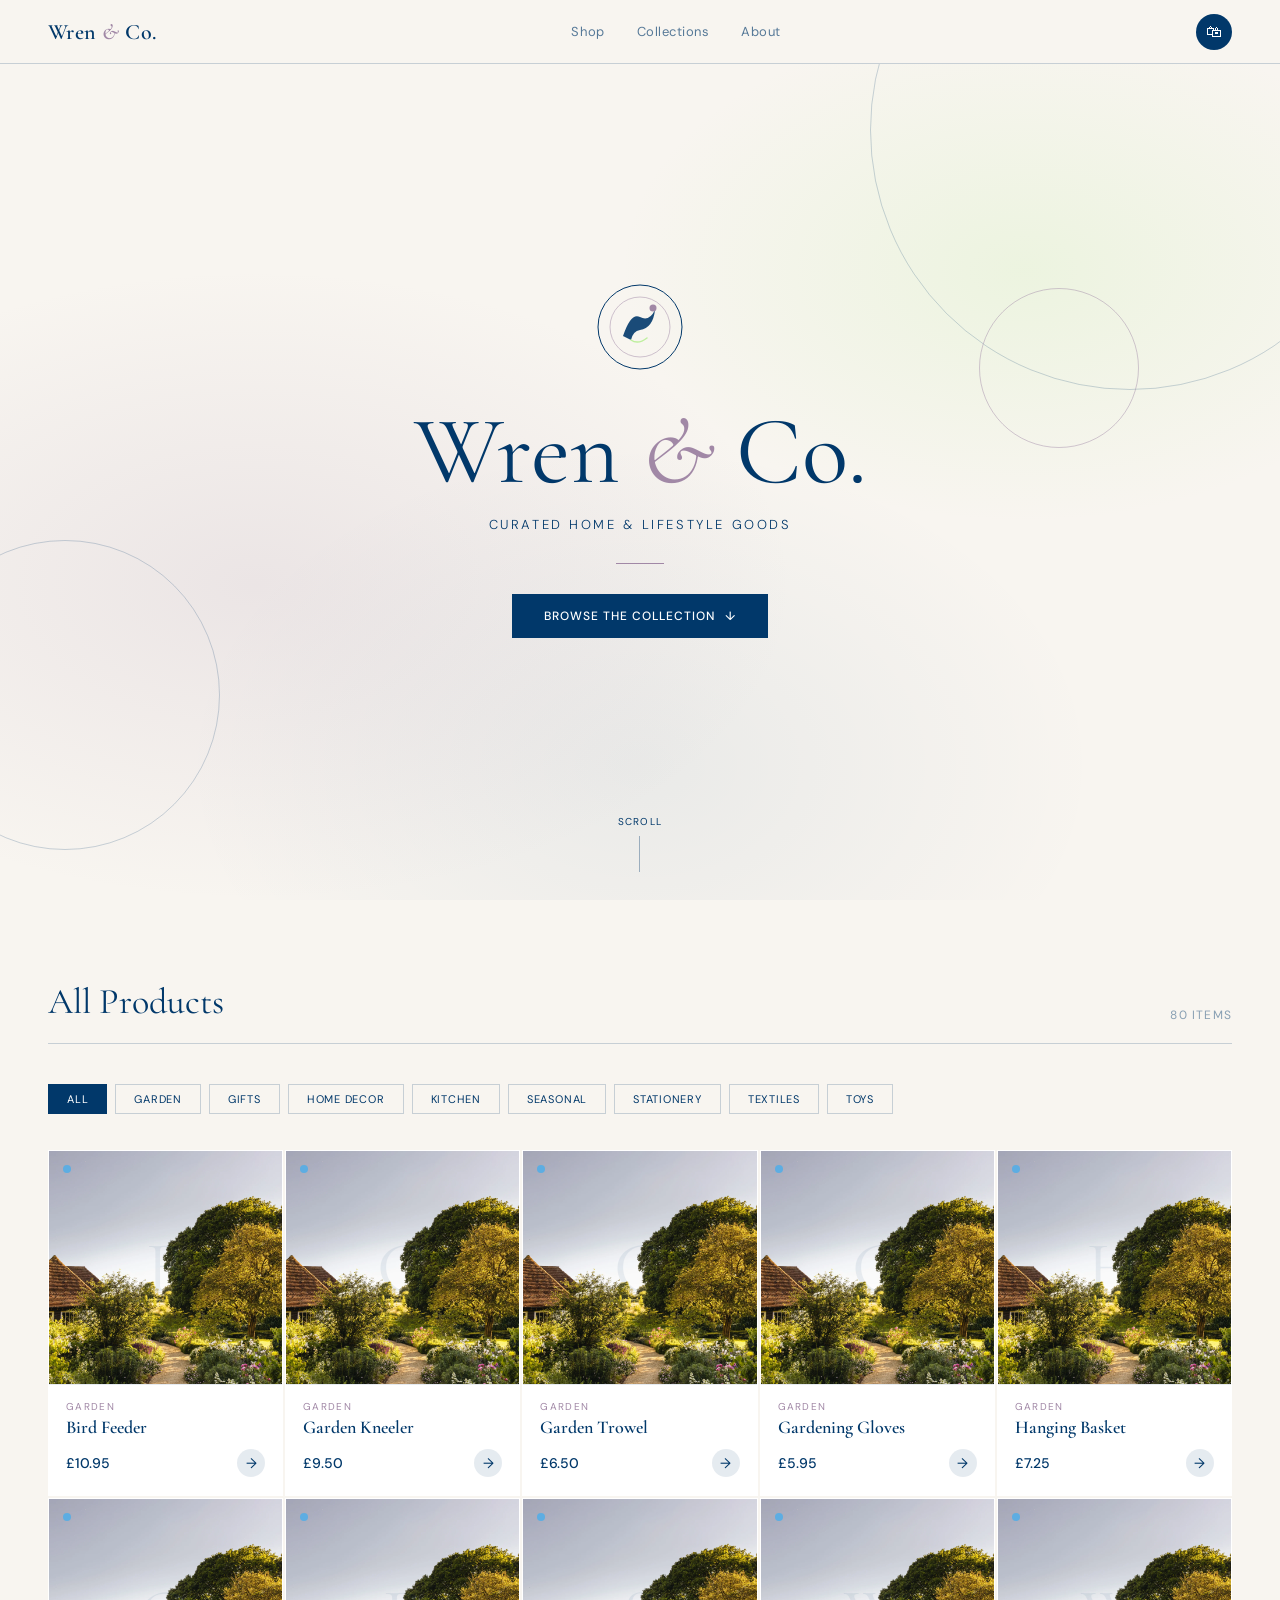
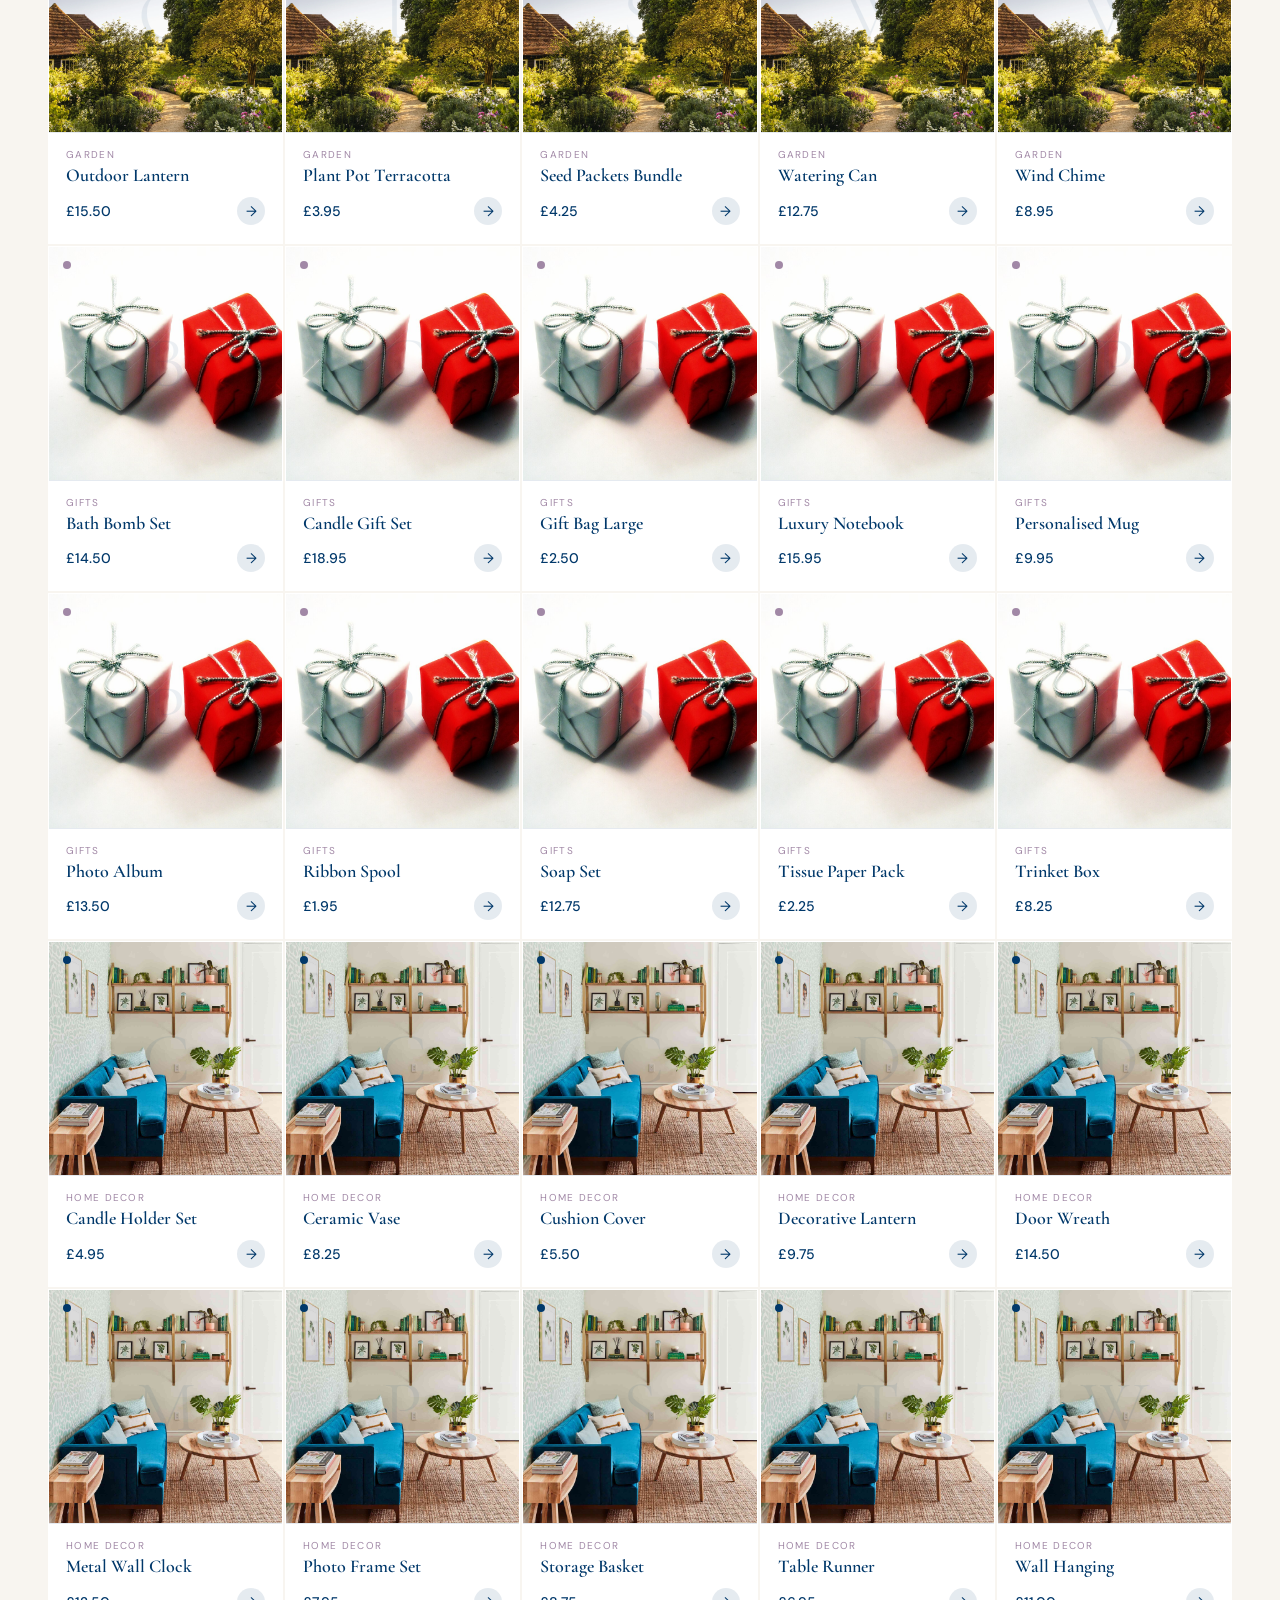
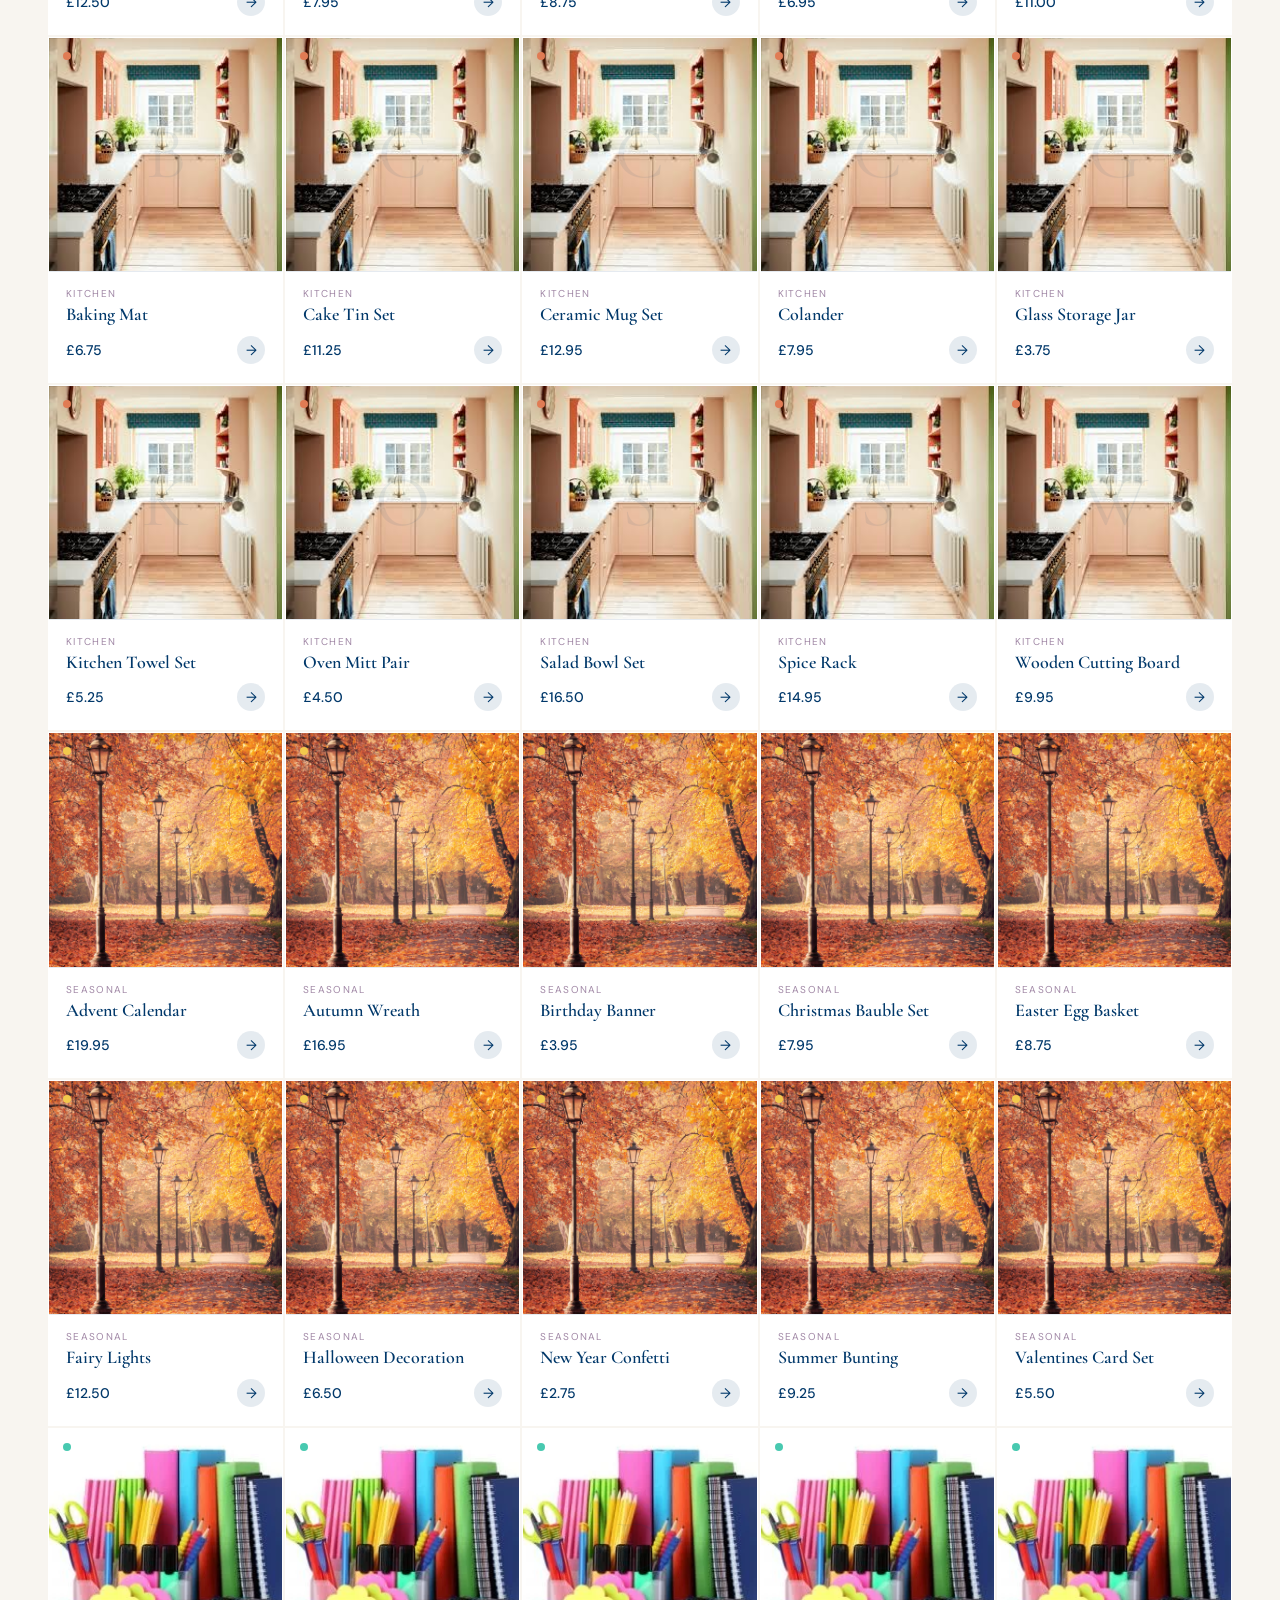
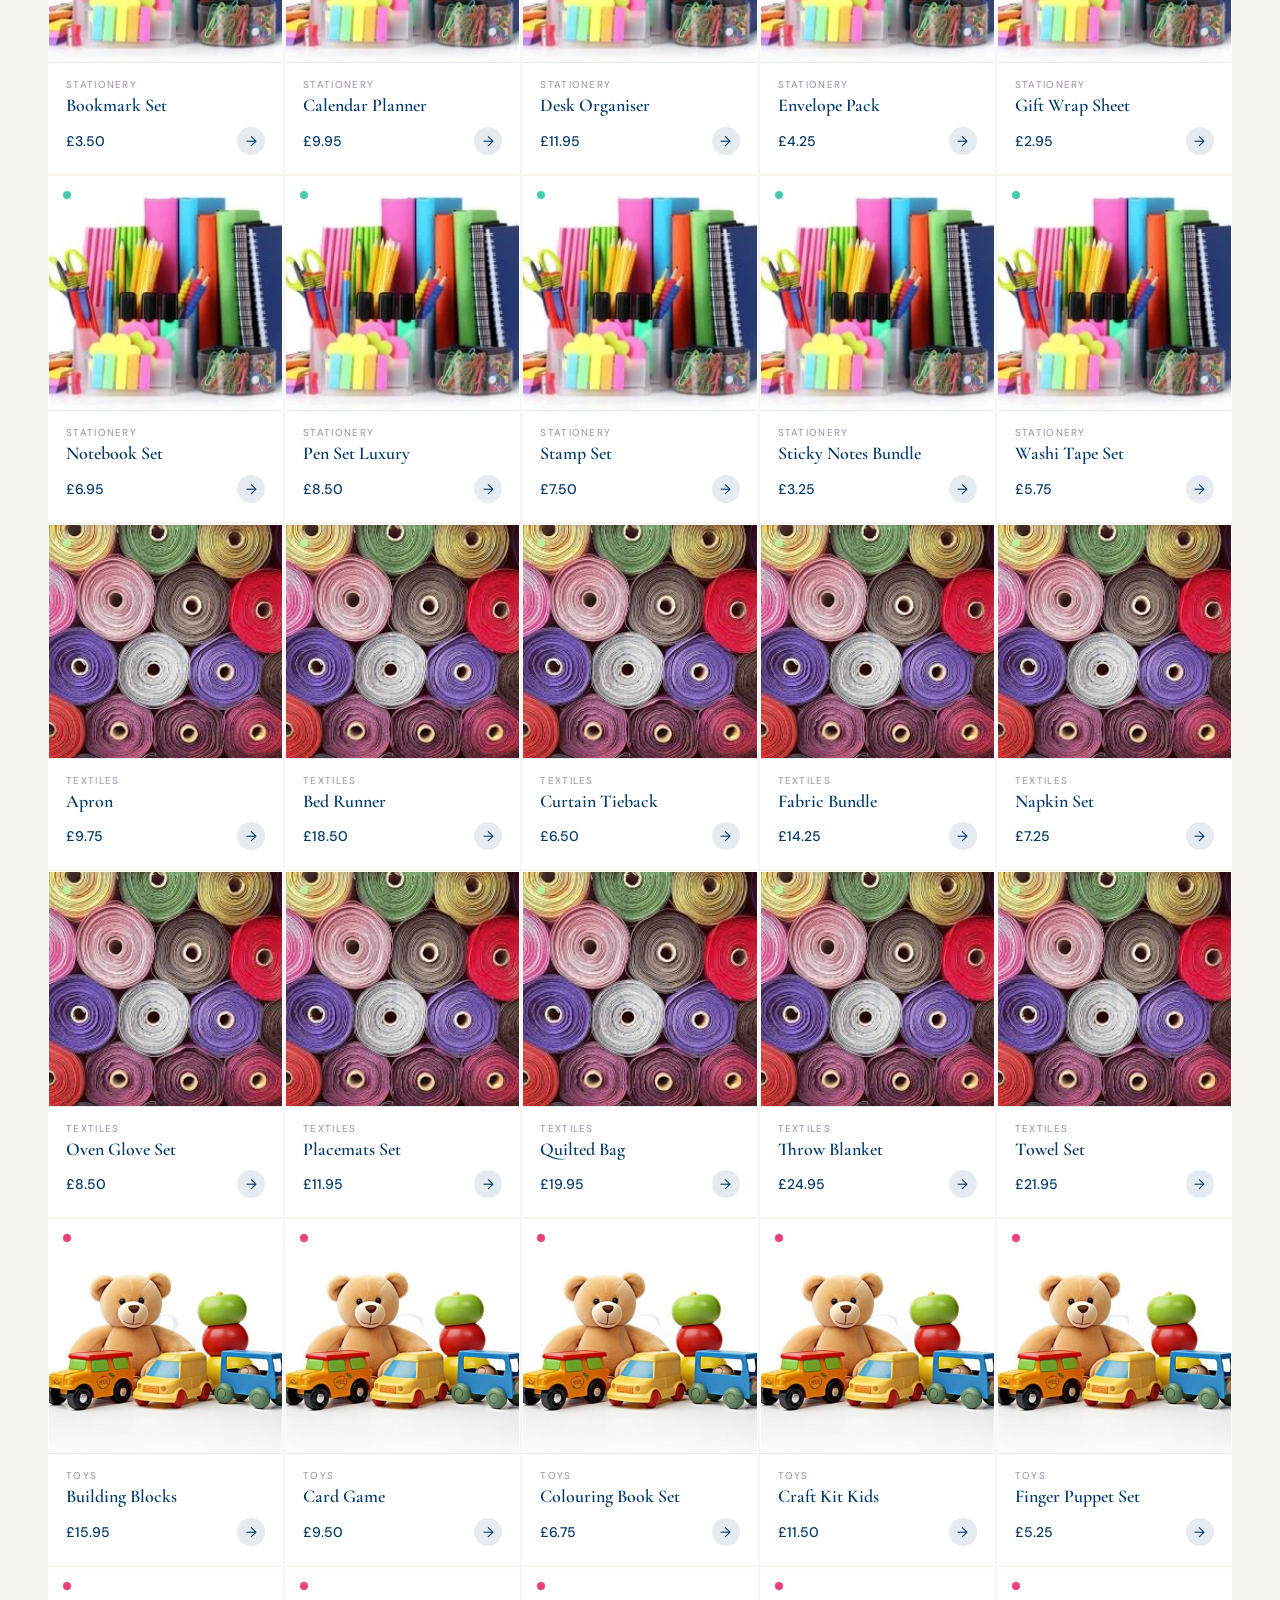
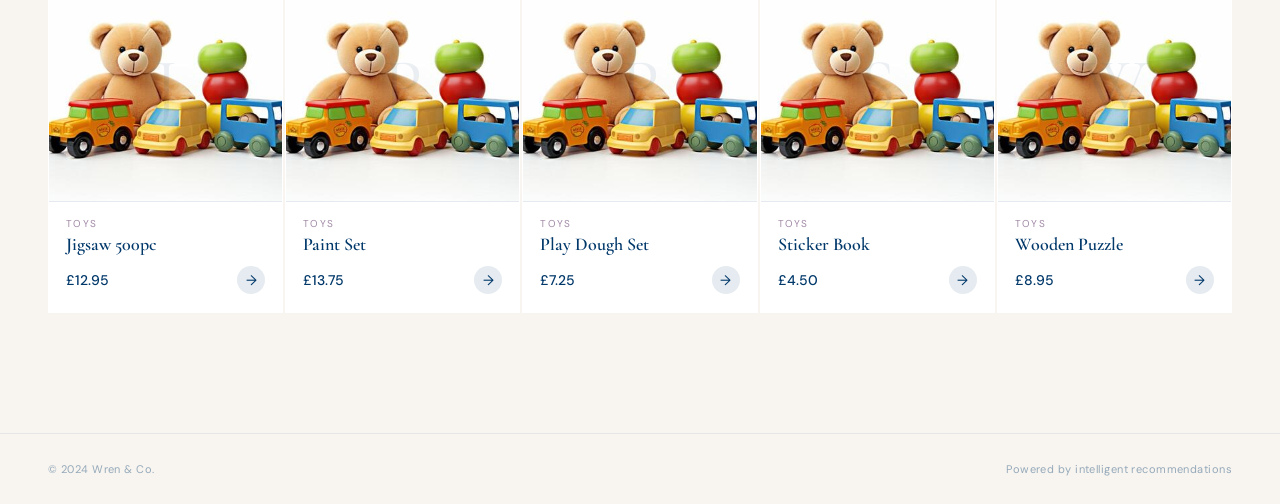
==== commit 98f458f7: "Refining project" ====
--- a/index.html
+++ b/index.html
@@ -6,7 +6,7 @@
 <title>Wren & Co. — Curated Home Goods</title>
 <link rel="preconnect" href="https://fonts.googleapis.com">
 <link href="https://fonts.googleapis.com/css2?family=Cormorant+Garamond:ital,wght@0,400;0,600;1,400&family=DM+Sans:wght@300;400;500&display=swap" rel="stylesheet">
-<link rel="stylesheet" href="css/styles.css">
+<link rel="stylesheet" href="styles.css">
 </head>
 <body>
 
@@ -66,6 +66,6 @@
   <span>Powered by intelligent recommendations</span>
 </footer>
 
-<script src="js/script.js"></script>
+<script src="script.js"></script>
 </body>
 </html>
--- a/styles.css
+++ b/styles.css
@@ -0,0 +1,591 @@
+*, *::before, *::after { box-sizing: border-box; margin: 0; padding: 0; }
+
+:root {
+  --navy:   #01386A;
+  --mauve:  #A188A6;
+  --sage:   #BEEF9E;
+  --navy10: #01386A1A;
+  --navy20: #01386A33;
+  --cream:  #F8F5F0;
+  --white:  #FFFFFF;
+}
+
+html { scroll-behavior: smooth; }
+
+body {
+  font-family: 'DM Sans', sans-serif;
+  background: var(--cream);
+  color: var(--navy);
+  min-height: 100vh;
+  overflow-x: hidden;
+}
+
+nav {
+  position: fixed; top: 0; left: 0; right: 0; z-index: 100;
+  display: flex; align-items: center; justify-content: space-between;
+  padding: 0 48px; height: 64px;
+  background: var(--cream);
+  border-bottom: 1px solid var(--navy20);
+}
+.nav-brand {
+  font-family: 'Cormorant Garamond', serif;
+  font-size: 22px; font-weight: 600;
+  color: var(--navy); text-decoration: none; letter-spacing: .02em;
+}
+.nav-links { display: flex; gap: 32px; align-items: center; }
+.nav-links a {
+  font-size: 13px; color: var(--navy); text-decoration: none;
+  letter-spacing: .04em; opacity: .65; transition: opacity .2s;
+}
+.nav-links a:hover { opacity: 1; }
+.nav-cart {
+  width: 36px; height: 36px; border-radius: 50%;
+  background: var(--navy); color: var(--white);
+  display: flex; align-items: center; justify-content: center;
+  font-size: 16px; cursor: pointer; border: none;
+  transition: background .2s;
+}
+.nav-cart:hover { background: var(--mauve); }
+.nav-right { display: flex; align-items: center; gap: 16px; }
+.nav-back {
+  font-size: 12px; letter-spacing: .06em; text-transform: uppercase;
+  color: var(--navy); opacity: .55; text-decoration: none;
+  display: flex; align-items: center; gap: 6px; transition: opacity .2s;
+}
+
+.hero {
+  min-height: 100vh;
+  display: flex; flex-direction: column;
+  align-items: center; justify-content: center;
+  position: relative; padding: 80px 24px 60px;
+  overflow: hidden;
+}
+.hero::before {
+  content: '';
+  position: absolute; inset: 0; pointer-events: none;
+  background:
+    radial-gradient(ellipse 60% 50% at 20% 65%, rgba(161,136,166,.15) 0%, transparent 70%),
+    radial-gradient(ellipse 45% 40% at 80% 30%, rgba(190,239,158,.2) 0%, transparent 70%),
+    radial-gradient(ellipse 55% 55% at 50% 85%, rgba(1,56,106,.06) 0%, transparent 65%);
+}
+.ring {
+  position: absolute; border-radius: 50%;
+  border: 1px solid var(--navy20); pointer-events: none;
+  animation: drift 18s ease-in-out infinite alternate;
+}
+.ring-1 { width: 520px; height: 520px; top: -130px; right: -110px; }
+.ring-2 { width: 310px; height: 310px; bottom: 50px; left: -90px; animation-delay: -7s; }
+.ring-3 { width: 160px; height: 160px; top: 32%; right: 11%; border-color: var(--mauve); opacity: .45; animation-delay: -13s; }
+@keyframes drift {
+  from { transform: translate(0,0) scale(1); }
+  to   { transform: translate(8px,-12px) scale(1.02); }
+}
+
+.logo-wrap { margin-bottom: 28px; animation: fadeUp .85s ease both; }
+.logo-wrap svg { width: 88px; height: 88px; }
+
+.hero-title {
+  font-family: 'Cormorant Garamond', serif;
+  font-size: clamp(54px, 8vw, 96px);
+  font-weight: 400; line-height: 1;
+  color: var(--navy); text-align: center;
+  animation: fadeUp .85s .1s ease both;
+}
+.hero-title em { font-style: italic; color: var(--mauve); }
+
+.hero-sub {
+  margin-top: 16px; font-size: 13px; font-weight: 300;
+  letter-spacing: .2em; text-transform: uppercase;
+  color: var(--navy); opacity: .55; text-align: center;
+  animation: fadeUp .85s .2s ease both;
+}
+.hero-divider {
+  width: 48px; height: 1px; background: var(--mauve);
+  margin: 30px auto;
+  animation: fadeUp .85s .3s ease both;
+}
+.hero-cta {
+  display: inline-flex; align-items: center; gap: 10px;
+  padding: 14px 32px;
+  background: var(--navy); color: var(--white);
+  font-family: 'DM Sans', sans-serif; font-size: 12px;
+  font-weight: 500; letter-spacing: .08em; text-transform: uppercase;
+  text-decoration: none; border: none; cursor: pointer;
+  transition: background .22s, transform .15s;
+  animation: fadeUp .85s .4s ease both;
+}
+.hero-cta:hover { background: var(--mauve); transform: translateY(-1px); }
+.hero-cta:hover .cta-arrow { transform: translateY(3px); }
+.cta-arrow { transition: transform .2s; display: inline-block; }
+
+.scroll-hint {
+  position: absolute; bottom: 28px;
+  display: flex; flex-direction: column; align-items: center; gap: 8px;
+  font-size: 10px; letter-spacing: .12em; text-transform: uppercase;
+  color: var(--navy); opacity: .35;
+  animation: fadeUp 1s .65s ease both;
+}
+.scroll-line {
+  width: 1px; height: 40px; background: var(--navy); opacity: .35;
+  animation: shrink 2s ease infinite;
+}
+@keyframes shrink {
+  0%,100%{ height:40px; opacity:.35; }
+  50%{ height:18px; opacity:.6; }
+}
+@keyframes fadeUp {
+  from { opacity:0; transform: translateY(18px); }
+  to   { opacity:1; transform: translateY(0); }
+}
+
+.catalogue { padding: 80px 48px 120px; max-width: 1280px; margin: 0 auto; }
+
+.catalogue-header {
+  display: flex; align-items: flex-end; justify-content: space-between;
+  margin-bottom: 40px; padding-bottom: 20px;
+  border-bottom: 1px solid var(--navy20);
+}
+.catalogue-title {
+  font-family: 'Cormorant Garamond', serif;
+  font-size: 36px; font-weight: 400;
+}
+.catalogue-count { font-size: 12px; letter-spacing: .1em; text-transform: uppercase; opacity: .45; }
+
+.filters { display: flex; gap: 8px; flex-wrap: wrap; margin-bottom: 36px; }
+.filter-btn {
+  padding: 7px 18px;
+  border: 1px solid var(--navy20);
+  background: transparent; color: var(--navy);
+  font-family: 'DM Sans', sans-serif; font-size: 11px;
+  letter-spacing: .07em; text-transform: uppercase;
+  cursor: pointer; transition: all .18s;
+}
+.filter-btn:hover { background: var(--navy10); }
+.filter-btn.active { background: var(--navy); color: var(--white); border-color: var(--navy); }
+
+.grid {
+  display: grid;
+  grid-template-columns: repeat(auto-fill, minmax(215px, 1fr));
+  gap: 2px;
+}
+
+.product-card {
+  background: var(--white); cursor: pointer; position: relative;
+  overflow: hidden; border: 1px solid transparent;
+  transition: transform .22s ease, border-color .22s;
+}
+.product-card:hover { transform: translateY(-4px); border-color: var(--navy20); }
+
+.product-img {
+  width: 100%; aspect-ratio: 1;
+  background: var(--cream);
+  background-size: cover;
+  background-position: center;
+  display: flex; align-items: center; justify-content: center;
+  position: relative; overflow: hidden;
+  transition: background .22s;
+}
+.product-card:hover .product-img { background: #F0EBF3; }
+
+.product-initial {
+  font-family: 'Cormorant Garamond', serif;
+  font-size: 72px; font-weight: 400;
+  color: var(--navy); opacity: .07;
+  transition: opacity .22s, transform .22s;
+  user-select: none;
+}
+.product-card:hover .product-initial { opacity: .13; transform: scale(1.06); }
+
+.cat-dot {
+  position: absolute; top: 14px; left: 14px;
+  width: 8px; height: 8px; border-radius: 50%;
+}
+
+.product-body {
+  padding: 15px 17px 18px;
+  border-top: 1px solid var(--navy10);
+}
+.product-cat {
+  font-size: 10px; letter-spacing: .13em; text-transform: uppercase;
+  color: var(--mauve); margin-bottom: 4px;
+}
+.product-name {
+  font-family: 'Cormorant Garamond', serif;
+  font-size: 18px; font-weight: 600; line-height: 1.2;
+  color: var(--navy); margin-bottom: 10px;
+}
+.product-foot { display: flex; align-items: center; justify-content: space-between; }
+.product-price { font-size: 14px; font-weight: 500; }
+.product-btn {
+  width: 28px; height: 28px; border-radius: 50%;
+  background: var(--navy10); color: var(--navy);
+  display: flex; align-items: center; justify-content: center;
+  font-size: 14px; transition: background .18s, color .18s, transform .18s;
+}
+.product-card:hover .product-btn {
+  background: var(--navy); color: var(--white); transform: rotate(-45deg);
+}
+
+.empty {
+  grid-column: 1/-1; text-align: center; padding: 80px 24px;
+  font-family: 'Cormorant Garamond', serif; font-size: 24px; opacity: .35;
+}
+
+.page {
+  padding-top: 64px;
+  margin-right: 360px;   /* reserve room for the fixed sidebar */
+}
+
+.breadcrumb {
+  grid-column: 1 / -1;
+  padding: 20px 48px 0;
+  font-size: 11px; letter-spacing: .09em; text-transform: uppercase;
+  opacity: .4; display: flex; align-items: center; gap: 8px;
+}
+.breadcrumb a { color: inherit; text-decoration: none; }
+.breadcrumb a:hover { opacity: .7; }
+
+.product-section {
+  padding: 32px 48px 32px;
+  display: grid;
+  grid-template-columns: 1fr 1fr;
+  gap: 64px;
+  align-items: start;
+}
+
+.img-panel {
+  position: sticky; top: 96px;
+}
+.img-frame {
+  width: 100%; aspect-ratio: 1;
+  background: var(--white);
+  background-size: cover;
+  background-position: center;
+  border: 1px solid var(--navy20);
+  display: flex; align-items: center; justify-content: center;
+  position: relative; overflow: hidden;
+}
+.img-frame::before {
+  content: '';
+  position: absolute; inset: 0;
+  background: radial-gradient(ellipse 60% 60% at 60% 40%,
+    rgba(161,136,166,.12) 0%, transparent 70%);
+}
+.img-initial {
+  font-family: 'Cormorant Garamond', serif;
+  font-size: clamp(120px, 22vw, 200px);
+  font-weight: 400; color: var(--navy);
+  opacity: .07; user-select: none;
+  transition: opacity .3s;
+}
+.cat-badge {
+  position: absolute; bottom: 20px; left: 20px;
+  display: flex; align-items: center; gap: 7px;
+  background: var(--white); border: 1px solid var(--navy20);
+  padding: 6px 14px; font-size: 11px; letter-spacing: .1em;
+  text-transform: uppercase;
+}
+.cat-dot-badge {
+  width: 7px; height: 7px; border-radius: 50%;
+}
+.img-sku {
+  position: absolute; top: 16px; right: 16px;
+  font-size: 10px; letter-spacing: .12em; text-transform: uppercase;
+  opacity: .3;
+}
+
+.info-panel { display: flex; flex-direction: column; gap: 28px; }
+
+.info-cat {
+  font-size: 11px; letter-spacing: .15em; text-transform: uppercase;
+  color: var(--mauve);
+}
+.info-title {
+  font-family: 'Cormorant Garamond', serif;
+  font-size: clamp(36px, 4vw, 54px);
+  font-weight: 400; line-height: 1.05;
+}
+.info-price {
+  font-size: 28px; font-weight: 500;
+  letter-spacing: -.01em;
+}
+.info-divider { height: 1px; background: var(--navy20); }
+
+.qty-row {
+  display: flex; align-items: center; gap: 16px; flex-wrap: wrap;
+}
+.qty-control {
+  display: flex; align-items: center; gap: 0;
+  border: 1px solid var(--navy20);
+}
+.qty-btn {
+  width: 40px; height: 40px;
+  background: transparent; border: none;
+  font-size: 18px; cursor: pointer; color: var(--navy);
+  display: flex; align-items: center; justify-content: center;
+  transition: background .15s;
+}
+.qty-btn:hover { background: var(--navy10); }
+.qty-num {
+  width: 44px; height: 40px;
+  display: flex; align-items: center; justify-content: center;
+  font-size: 14px; font-weight: 500;
+  border-left: 1px solid var(--navy20);
+  border-right: 1px solid var(--navy20);
+}
+.btn-add {
+  flex: 1; min-width: 180px;
+  padding: 0 28px; height: 40px;
+  background: var(--navy); color: var(--white); border: none;
+  font-family: 'DM Sans', sans-serif; font-size: 12px;
+  font-weight: 500; letter-spacing: .09em; text-transform: uppercase;
+  cursor: pointer; transition: background .2s; display: flex;
+  align-items: center; justify-content: center; gap: 8px;
+}
+.btn-add:hover { background: var(--mauve); }
+.btn-remove {
+  height: 40px; padding: 0 20px;
+  background: transparent; border: 1px solid var(--navy20);
+  color: var(--navy); font-family: 'DM Sans', sans-serif;
+  font-size: 12px; font-weight: 400; letter-spacing: .07em;
+  text-transform: uppercase; cursor: pointer; transition: all .18s;
+}
+.btn-remove:hover { border-color: var(--navy); background: var(--navy10); }
+
+.details-block { display: flex; flex-direction: column; gap: 0; }
+.details-label {
+  font-size: 11px; letter-spacing: .1em; text-transform: uppercase;
+  opacity: .45; margin-bottom: 12px;
+}
+.detail-row {
+  display: flex; justify-content: space-between; align-items: center;
+  padding: 11px 0; border-bottom: 1px solid var(--navy10);
+  font-size: 13px;
+}
+.detail-row:last-child { border-bottom: none; }
+.detail-key { opacity: .55; }
+.detail-val { font-weight: 500; }
+
+.toast {
+  position: fixed; bottom: 32px; left: 50%; transform: translateX(-50%) translateY(80px);
+  background: var(--navy); color: var(--white);
+  padding: 12px 24px; font-size: 13px; letter-spacing: .04em;
+  opacity: 0; transition: all .35s cubic-bezier(.34,1.56,.64,1);
+  pointer-events: none; white-space: nowrap; z-index: 999;
+}
+.toast.show { opacity: 1; transform: translateX(-50%) translateY(0); }
+
+.basket-sidebar {
+  position: fixed;
+  top: 64px; right: 0;
+  width: 360px;
+  height: calc(100vh - 64px);
+  background: var(--white);
+  border-left: 1px solid var(--navy20);
+  display: flex; flex-direction: column;
+  overflow: hidden;
+  z-index: 100;
+}
+
+.basket-header {
+  padding: 28px 28px 20px;
+  border-bottom: 1px solid var(--navy10);
+  display: flex; align-items: baseline; justify-content: space-between;
+}
+.basket-title {
+  font-family: 'Cormorant Garamond', serif;
+  font-size: 22px; font-weight: 400;
+}
+.basket-count {
+  font-size: 11px; letter-spacing: .1em; text-transform: uppercase;
+  opacity: .4;
+}
+
+.basket-empty {
+  flex: 1; display: flex; flex-direction: column;
+  align-items: center; justify-content: center; gap: 10px;
+  opacity: .9; padding: 24px;
+}
+.basket-empty-icon {
+  font-size: 40px; opacity: .5;
+}
+.basket-empty-text {
+  font-family: 'Cormorant Garamond', serif;
+  font-size: 18px; text-align: center; line-height: 1.4;
+}
+
+.basket-items { flex: 1; overflow-y: auto; padding: 16px 28px; min-height: 0; }
+.basket-item {
+  display: flex; align-items: center; gap: 12px;
+  padding: 12px 0; border-bottom: 1px solid var(--navy10);
+  animation: slideIn .25s ease;
+}
+.basket-item:last-child { border-bottom: none; }
+@keyframes slideIn {
+  from { opacity: 0; transform: translateX(12px); }
+  to   { opacity: 1; transform: translateX(0); }
+}
+.basket-item-thumb {
+  width: 44px; height: 44px; flex-shrink: 0;
+  background: var(--cream);
+  display: flex; align-items: center; justify-content: center;
+  font-family: 'Cormorant Garamond', serif;
+  font-size: 20px; color: var(--navy); opacity: .5;
+  border: 1px solid var(--navy10);
+}
+.basket-item-info { flex: 1; min-width: 0; }
+.basket-item-name {
+  font-size: 12px; font-weight: 500; color: var(--navy);
+  white-space: nowrap; overflow: hidden; text-overflow: ellipsis;
+  margin-bottom: 2px;
+}
+.basket-item-meta { font-size: 11px; opacity: .45; }
+.basket-item-right { display: flex; flex-direction: column; align-items: flex-end; gap: 4px; }
+.basket-item-price { font-size: 13px; font-weight: 500; }
+.basket-item-remove {
+  font-size: 10px; letter-spacing: .06em; text-transform: uppercase;
+  color: var(--mauve); cursor: pointer; border: none; background: none;
+  padding: 0; transition: opacity .15s;
+}
+.basket-item-remove:hover { opacity: .6; }
+
+.basket-footer {
+  border-top: 1px solid var(--navy20);
+  padding: 20px 28px 24px;
+}
+.basket-subtotal {
+  display: flex; justify-content: space-between; align-items: baseline;
+  margin-bottom: 6px;
+}
+.basket-subtotal-label { font-size: 12px; opacity: .5; letter-spacing: .06em; text-transform: uppercase; }
+.basket-subtotal-val { font-size: 22px; font-weight: 500; }
+.basket-tax { font-size: 11px; opacity: .35; margin-bottom: 18px; }
+
+.shipping-bar-wrap { margin-bottom: 18px; }
+.shipping-bar-label { font-size: 11px; opacity: .45; margin-bottom: 6px; }
+.shipping-bar-track {
+  height: 3px; background: var(--navy10); position: relative;
+}
+.shipping-bar-fill {
+  height: 100%; background: var(--sage);
+  transition: width .5s ease;
+}
+
+.btn-checkout {
+  width: 100%; height: 44px;
+  background: var(--navy); color: var(--white); border: none;
+  font-family: 'DM Sans', sans-serif; font-size: 12px;
+  font-weight: 500; letter-spacing: .09em; text-transform: uppercase;
+  cursor: pointer; transition: background .2s;
+}
+.btn-checkout:hover { background: var(--mauve); }
+
+.recs-section {
+  padding: 32px 48px 60px;
+  border-top: 1px solid var(--navy20);
+}
+.recs-header {
+  display: flex; align-items: flex-end; justify-content: space-between;
+  margin-bottom: 36px; padding-bottom: 18px;
+  border-bottom: 1px solid var(--navy10);
+}
+.recs-title {
+  font-family: 'Cormorant Garamond', serif;
+  font-size: 26px; font-weight: 400;
+}
+.recs-sub { font-size: 12px; opacity: .4; letter-spacing: .08em; text-transform: uppercase; }
+.recs-source {
+  font-size: 11px; padding: 4px 12px;
+  border: 1px solid var(--navy20); letter-spacing: .07em; text-transform: uppercase;
+  opacity: .55;
+}
+
+.recs-grid { display: grid; grid-template-columns: repeat(3, 1fr); gap: 2px; }
+
+.rec-card {
+  background: var(--white); cursor: pointer;
+  border: 1px solid transparent;
+  transition: transform .22s, border-color .22s;
+  position: relative; overflow: hidden;
+}
+.rec-card:hover { transform: translateY(-4px); border-color: var(--navy20); }
+
+.rec-img {
+  width: 100%; aspect-ratio: 3/2;
+  background: var(--cream);
+  display: flex; align-items: center; justify-content: center;
+  overflow: hidden; transition: background .22s;
+}
+.rec-card:hover .rec-img { background: #F0EBF3; }
+
+.rec-initial {
+  font-family: 'Cormorant Garamond', serif;
+  font-size: 56px; color: var(--navy); opacity: .07;
+  transition: opacity .22s, transform .22s; user-select: none;
+}
+.rec-card:hover .rec-initial { opacity: .13; transform: scale(1.06); }
+
+.rec-dot {
+  position: absolute; top: 12px; left: 12px;
+  width: 7px; height: 7px; border-radius: 50%;
+}
+.rec-source-tag {
+  position: absolute; top: 12px; right: 12px;
+  font-size: 9px; letter-spacing: .1em; text-transform: uppercase;
+  padding: 3px 8px;
+  background: var(--white); border: 1px solid var(--navy10);
+  opacity: .7;
+}
+
+.rec-body { padding: 16px 18px 20px; border-top: 1px solid var(--navy10); }
+.rec-cat {
+  font-size: 10px; letter-spacing: .13em; text-transform: uppercase;
+  color: var(--mauve); margin-bottom: 4px;
+}
+.rec-name {
+  font-family: 'Cormorant Garamond', serif;
+  font-size: 20px; font-weight: 600; line-height: 1.15;
+  margin-bottom: 10px;
+}
+.rec-footer { display: flex; align-items: center; justify-content: space-between; }
+.rec-price { font-size: 14px; font-weight: 500; }
+.rec-btn {
+  width: 28px; height: 28px; border-radius: 50%;
+  background: var(--navy10); color: var(--navy);
+  display: flex; align-items: center; justify-content: center;
+  font-size: 14px; transition: all .18s;
+}
+.rec-card:hover .rec-btn { background: var(--navy); color: var(--white); transform: rotate(-45deg); }
+
+.rec-skeleton { background: var(--white); border: 1px solid var(--navy10); }
+.skel-img { width: 100%; aspect-ratio: 4/3; background: var(--cream); animation: pulse 1.5s ease infinite; }
+.skel-body { padding: 16px 18px 20px; }
+.skel-line { height: 12px; background: var(--cream); border-radius: 2px; margin-bottom: 8px; animation: pulse 1.5s ease infinite; }
+.skel-line.short { width: 60%; }
+@keyframes pulse { 0%,100%{opacity:.5} 50%{opacity:1} }
+
+.scroll-hint-bottom {
+  display: flex; flex-direction: column; align-items: center; gap: 8px;
+  padding: 24px 0 40px;
+  font-size: 10px; letter-spacing: .12em; text-transform: uppercase;
+  color: var(--navy); opacity: .3;
+}
+.scroll-line { width: 1px; height: 36px; background: var(--navy); animation: shrink 2s ease infinite; }
+@keyframes shrink { 0%,100%{height:36px;opacity:.3} 50%{height:16px;opacity:.6} }
+
+footer {
+  border-top: 1px solid var(--navy20);
+  padding: 28px 48px;
+  display: flex; align-items: center; justify-content: space-between;
+  font-size: 11px; opacity: .4; letter-spacing: .04em;
+}
+
+@keyframes fadeUp {
+  from { opacity: 0; transform: translateY(16px); }
+  to   { opacity: 1; transform: translateY(0); }
+}
+.fade-up { animation: fadeUp .6s ease both; }
+.delay-1 { animation-delay: .08s; }
+.delay-2 { animation-delay: .16s; }
+.delay-3 { animation-delay: .24s; }
+.delay-4 { animation-delay: .32s; }
